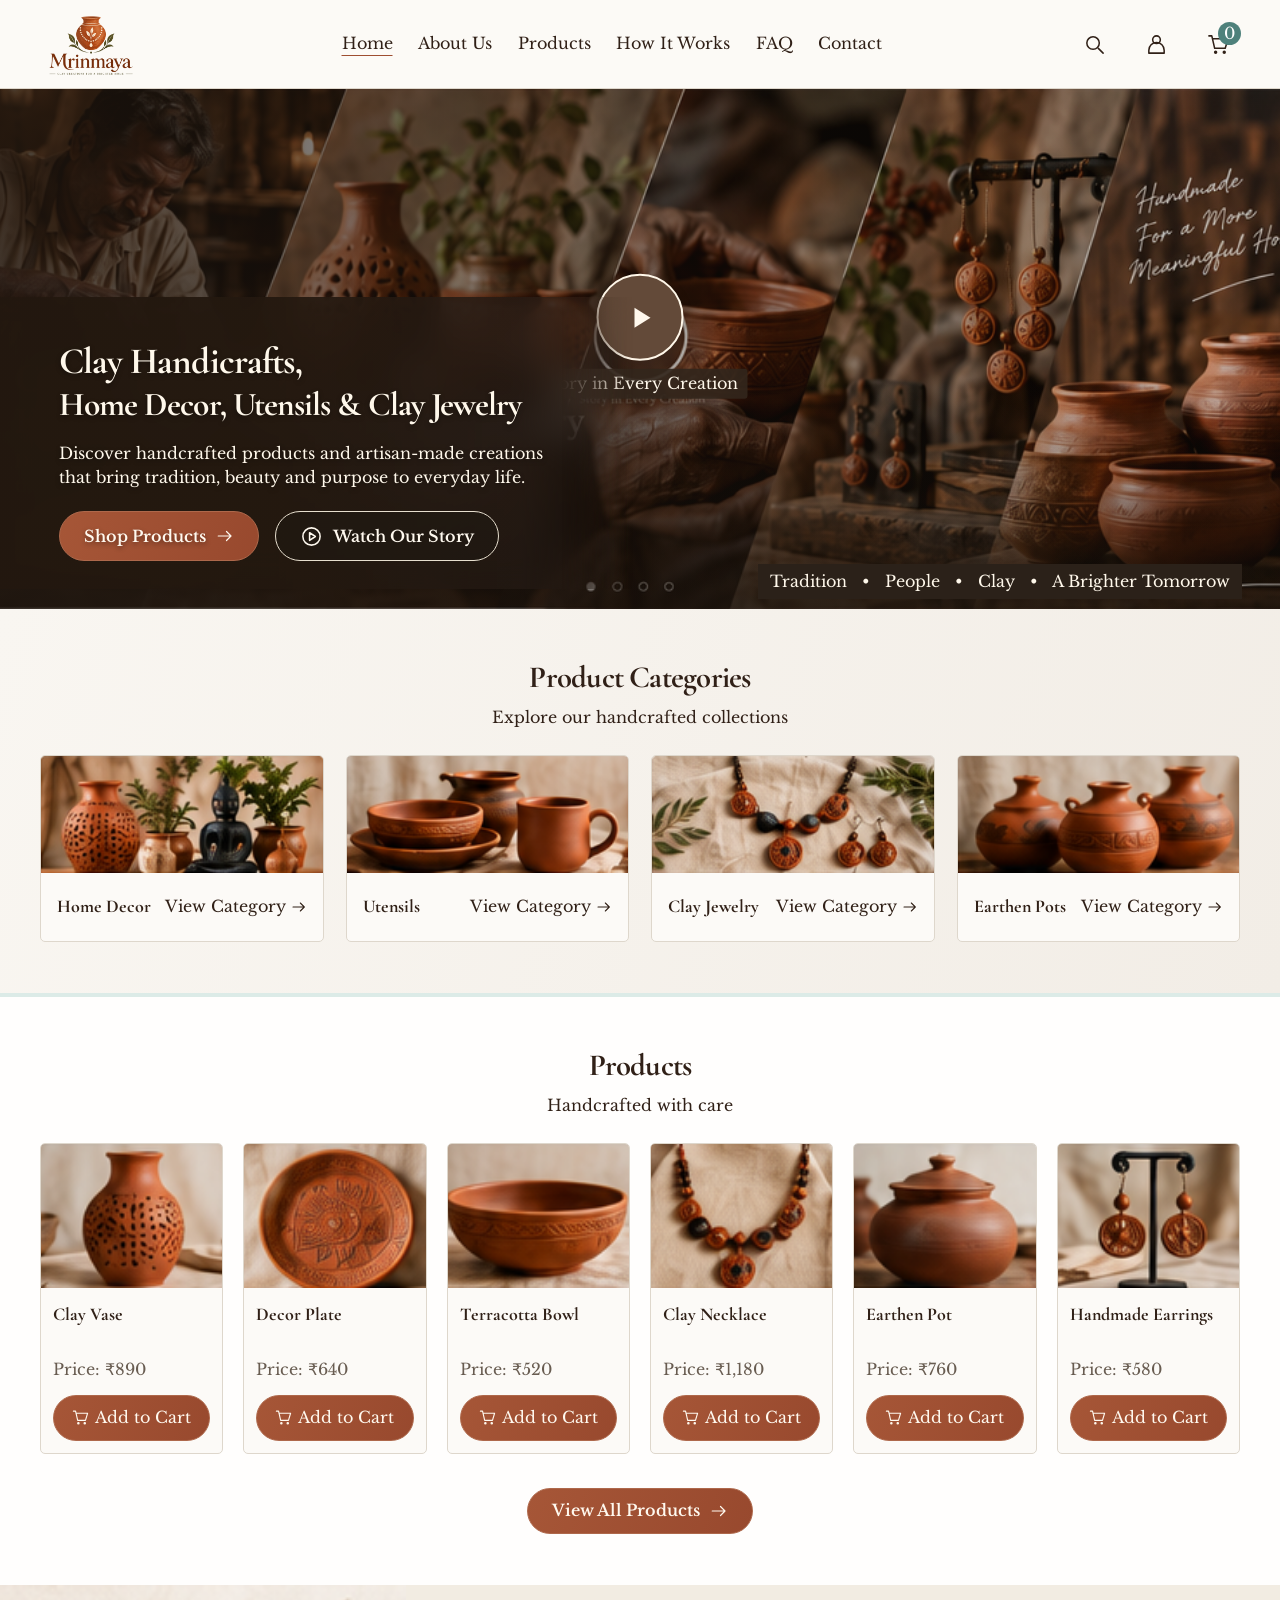
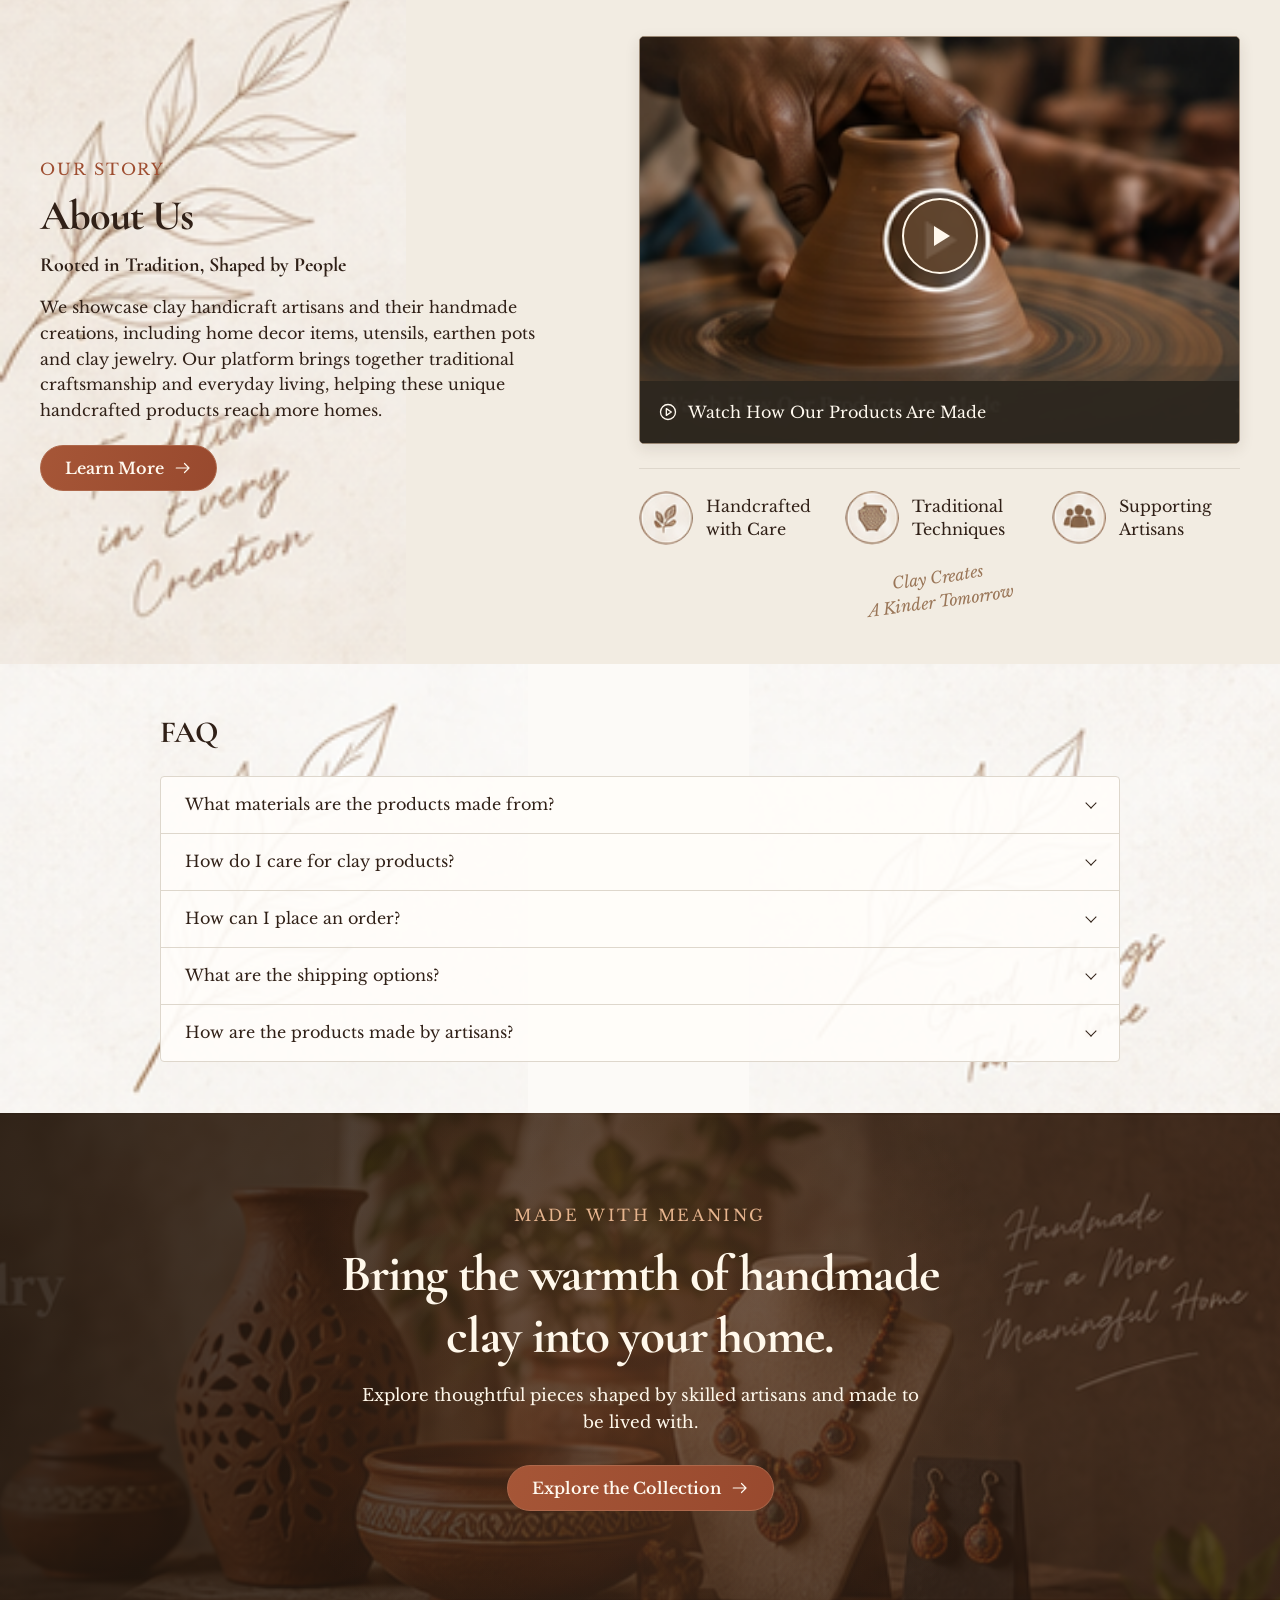
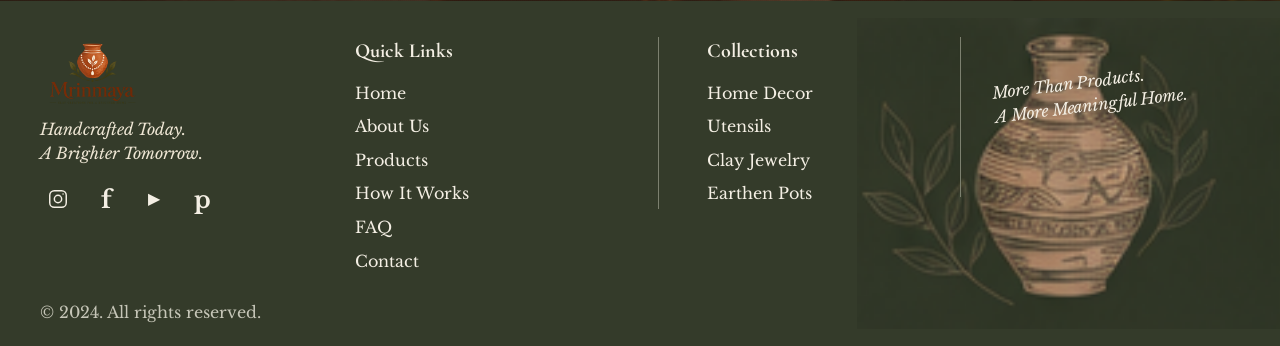
==== index.html @ 059e9404 "first commit" ====
<!DOCTYPE html>
<html lang="en">
<head>
  <meta charset="UTF-8">
  <meta name="viewport" content="width=device-width, initial-scale=1.0">
  <meta name="description" content="Discover Mrinmaya's handcrafted clay home decor, utensils, earthen pots and jewelry, and meet the artisans behind every creation.">
  <meta name="theme-color" content="#984d30">
  <title>Mrinmaya | Handcrafted Clay Creations</title>
  <link rel="icon" href="images/logo.png" type="image/png">
  <link rel="preconnect" href="https://fonts.googleapis.com">
  <link rel="preconnect" href="https://fonts.gstatic.com" crossorigin>
  <link href="https://fonts.googleapis.com/css2?family=Cormorant+Garamond:wght@600;700&amp;family=Libre+Baskerville:ital,wght@0,400;0,700;1,400&amp;display=swap" rel="stylesheet">
  <link rel="stylesheet" href="css/style.css">
  <script src="js/store.js" defer></script>
  <script src="js/main.js" defer></script>
</head>
<body>
  <svg class="icon-library" xmlns="http://www.w3.org/2000/svg" aria-hidden="true">
    <symbol id="i-search" viewBox="0 0 24 24"><circle cx="10.5" cy="10.5" r="6.5"/><path d="m16 16 5 5"/></symbol>
    <symbol id="i-user" viewBox="0 0 24 24"><circle cx="12" cy="7" r="4"/><path d="M4 21v-3a8 8 0 0 1 16 0v3Z"/></symbol>
    <symbol id="i-cart" viewBox="0 0 24 24"><path d="M2 3h3l3 13h11l3-10H6M9 20h.01M18 20h.01"/><circle cx="9" cy="20" r="1"/><circle cx="18" cy="20" r="1"/></symbol>
    <symbol id="i-arrow" viewBox="0 0 24 24"><path d="M3 12h17m-6-6 6 6-6 6"/></symbol>
    <symbol id="i-play" viewBox="0 0 24 24"><circle cx="12" cy="12" r="9"/><path d="m10 8 6 4-6 4Z"/></symbol>
    <symbol id="i-phone" viewBox="0 0 24 24"><path d="m7 3-4 3c0 8 7 15 15 15l3-4-5-3-2 2c-3-1-5-3-6-6l2-2Z"/></symbol>
    <symbol id="i-mail" viewBox="0 0 24 24"><rect x="3" y="5" width="18" height="14" rx="1"/><path d="m3 6 9 7 9-7M3 19l6-7m6 0 6 7"/></symbol>
    <symbol id="i-pin" viewBox="0 0 24 24"><path d="M19 10c0 5-7 12-7 12S5 15 5 10a7 7 0 1 1 14 0Z"/><circle cx="12" cy="10" r="2.5"/></symbol>
    <symbol id="i-instagram" viewBox="0 0 24 24"><rect x="3" y="3" width="18" height="18" rx="5"/><circle cx="12" cy="12" r="4"/><path d="M17.5 6.5h.01"/></symbol>
  </svg>
  <a class="skip-link" href="#main">Skip to content</a>
  <header class="site-header">
    <div class="container header-inner">
      <a class="brand" href="#home" aria-label="Mrinmaya home"><img src="images/logo.png" alt="Mrinmaya — Clay creations for a brighter home" width="1536" height="1024"></a>
      <nav class="main-nav" id="main-nav" aria-label="Main navigation">
        <a class="active" href="#home">Home</a><a href="#about">About Us</a><a href="#products">Products</a><a href="how-it-works.html">How It Works</a><a href="#faq">FAQ</a><a href="#contact">Contact</a>
      </nav>
      <div class="header-actions">
        <button class="icon-button" id="search-toggle" aria-label="Search products" aria-expanded="false" aria-controls="search-panel"><svg><use href="#i-search"/></svg></button>
        <button class="icon-button" id="account-button" aria-label="Account information"><svg><use href="#i-user"/></svg></button>
        <button class="icon-button cart-toggle" id="cart-toggle" aria-label="Open cart, 0 items"><svg><use href="#i-cart"/></svg><span id="cart-count">0</span></button>
        <button class="menu-toggle icon-button" aria-label="Open navigation" aria-controls="main-nav" aria-expanded="false"><span></span><span></span><span></span></button>
      </div>
    </div>
    <form class="search-panel container" id="search-panel" role="search" hidden><label for="product-search">Find a handcrafted piece</label><input type="search" id="product-search" placeholder="Search products…"><button class="button" type="submit">Search</button></form>
  </header>
  <main id="main">
    <section class="hero" id="home" aria-labelledby="hero-title">
      <video class="hero-video" autoplay muted loop playsinline poster="images/hero-collage.png" aria-hidden="true">
        <source src="images/banner-video.mp4" type="video/mp4">
      </video>
      <div class="container hero-inner"><div class="hero-copy">
        <h1 id="hero-title">Clay Handicrafts,<br><span>Home Decor, Utensils &amp; Clay Jewelry</span></h1>
        <p>Discover handcrafted products and artisan-made creations<br class="desktop-break"> that bring tradition, beauty and purpose to everyday life.</p>
        <div class="hero-buttons"><a class="button" href="#products">Shop Products <svg><use href="#i-arrow"/></svg></a><button class="button button-outline" data-process="0"><svg class="play-icon"><use href="#i-play"/></svg> Watch Our Story</button></div>
      </div></div>
      <button class="hero-play" data-process="0" aria-label="Watch our story"><span class="play-disc" aria-hidden="true"></span><span>Story in Every Creation</span></button>
      <p class="hero-values">Tradition <span>&bull;</span> People <span>&bull;</span> Clay <span>&bull;</span> A Brighter Tomorrow</p>
    </section>
    <section class="categories section-tint" aria-labelledby="categories-title">
      <div class="container">
        <div class="section-heading section-heading-centered"><div><h2 id="categories-title">Product Categories</h2><p>Explore our handcrafted collections</p></div></div>
        <div class="category-grid">
          <a class="category-card" href="#products" data-category="Home Decor"><img src="images/category-home-decor.png" alt="Clay vases, planters and a Buddha sculpture" width="231" height="81"><div><h3>Home Decor</h3><span>View Category <svg><use href="#i-arrow"/></svg></span></div></a>
          <a class="category-card" href="#products" data-category="Utensils"><img src="images/category-utensils.png" alt="Handcrafted terracotta bowls and a mug" width="231" height="81"><div><h3>Utensils</h3><span>View Category <svg><use href="#i-arrow"/></svg></span></div></a>
          <a class="category-card" href="#products" data-category="Clay Jewelry"><img src="images/category-jewelry.png" alt="Terracotta necklace and matching earrings" width="231" height="81"><div><h3>Clay Jewelry</h3><span>View Category <svg><use href="#i-arrow"/></svg></span></div></a>
          <a class="category-card" href="#products" data-category="Earthen Pots"><img src="images/category-earthen-pots.png" alt="Traditional patterned earthen pots" width="231" height="81"><div><h3>Earthen Pots</h3><span>View Category <svg><use href="#i-arrow"/></svg></span></div></a>
        </div>
      </div>
    </section>
    <section class="products" id="products" aria-labelledby="products-title">
      <div class="container">
        <div class="section-heading section-heading-centered"><div><h2 id="products-title">Products</h2><p id="product-caption">Handcrafted with care</p></div></div>
        <div class="product-grid">
          <article class="product-card" data-id="vase" data-name="Clay Vase" data-category="Home Decor"><img src="images/clay-vase.png" alt="Pierced terracotta clay vase with a leaf pattern" width="147" height="97"><div class="product-info"><h3>Clay Vase</h3><p>Price: —</p><button class="button add-to-cart" aria-label="Add Clay Vase to cart"><svg><use href="#i-cart"/></svg> Add to Cart</button></div></article>
          <article class="product-card" data-id="plate" data-name="Decor Plate" data-category="Home Decor"><img src="images/decor-plate.png" alt="Decorative terracotta plate with an embossed floral design" width="147" height="97"><div class="product-info"><h3>Decor Plate</h3><p>Price: —</p><button class="button add-to-cart" aria-label="Add Decor Plate to cart"><svg><use href="#i-cart"/></svg> Add to Cart</button></div></article>
          <article class="product-card" data-id="bowl" data-name="Terracotta Bowl" data-category="Utensils"><img src="images/terracotta-bowl.png" alt="Handmade clay bowl with a carved decorative rim" width="147" height="97"><div class="product-info"><h3>Terracotta Bowl</h3><p>Price: —</p><button class="button add-to-cart" aria-label="Add Terracotta Bowl to cart"><svg><use href="#i-cart"/></svg> Add to Cart</button></div></article>
          <article class="product-card" data-id="necklace" data-name="Clay Necklace" data-category="Clay Jewelry"><img src="images/clay-necklace.png" alt="Orange and black clay bead necklace with a floral pendant" width="148" height="97"><div class="product-info"><h3>Clay Necklace</h3><p>Price: —</p><button class="button add-to-cart" aria-label="Add Clay Necklace to cart"><svg><use href="#i-cart"/></svg> Add to Cart</button></div></article>
          <article class="product-card" data-id="pot" data-name="Earthen Pot" data-category="Earthen Pots"><img src="images/earthen-pot.png" alt="Rounded handmade earthen pot with a lid" width="147" height="97"><div class="product-info"><h3>Earthen Pot</h3><p>Price: —</p><button class="button add-to-cart" aria-label="Add Earthen Pot to cart"><svg><use href="#i-cart"/></svg> Add to Cart</button></div></article>
          <article class="product-card" data-id="earrings" data-name="Handmade Earrings" data-category="Clay Jewelry"><img src="images/handmade-earrings.png" alt="Pair of handcrafted circular terracotta earrings on a stand" width="148" height="97"><div class="product-info"><h3>Handmade Earrings</h3><p>Price: —</p><button class="button add-to-cart" aria-label="Add Handmade Earrings to cart"><svg><use href="#i-cart"/></svg> Add to Cart</button></div></article>
        </div>
        <p id="empty-products" class="empty-state" hidden>No products match your search. Try “clay” or view all products.</p>
        <div class="products-cta"><button class="button" id="view-all">View All Products <svg><use href="#i-arrow"/></svg></button></div>
      </div>
    </section>
    <section class="about-section" id="about" aria-labelledby="about-title">
      <div class="container about-layout">
        <div class="about-copy">
          <p class="eyebrow">Our Story</p>
          <h2 id="about-title">About Us</h2>
          <h3>Rooted in Tradition, Shaped by People</h3>
          <p>We showcase clay handicraft artisans and their handmade creations, including home decor items, utensils, earthen pots and clay jewelry. Our platform brings together traditional craftsmanship and everyday living, helping these unique handcrafted products reach more homes.</p>
          <button class="button" id="learn-more">Learn More <svg><use href="#i-arrow"/></svg></button>
        </div>
        <div class="about-media">
        <button class="about-video" data-process="0" aria-label="Watch how our products are made">
          <video autoplay muted loop playsinline poster="images/about-process.png" aria-label="An artisan carefully shaping a clay pot on a pottery wheel"><source src="images/about-process.mp4" type="video/mp4"></video>
          <span class="play-disc" aria-hidden="true"></span>
          <span class="about-video-caption"><svg><use href="#i-play"/></svg> Watch How Our Products Are Made</span>
        </button>
        <div class="craft-values">
          <div class="craft-value"><img class="craft-icon" src="images/value-handcrafted.png" alt="" width="40" height="40" loading="lazy"><p>Handcrafted<br>with Care</p></div>
          <div class="craft-value"><img class="craft-icon" src="images/value-traditional.png" alt="" width="40" height="40" loading="lazy"><p>Traditional<br>Techniques</p></div>
          <div class="craft-value"><img class="craft-icon" src="images/value-artisans.png" alt="" width="40" height="40" loading="lazy"><p>Supporting<br>Artisans</p></div>
          <p class="handwritten">Clay Creates<br>A Kinder Tomorrow</p>
        </div>
        </div>
      </div>
    </section>
    <section class="faq-section" aria-labelledby="faq-title">
      <div class="faq container" id="faq"><h2 id="faq-title">FAQ</h2><div class="faq-list">
        <details><summary>What materials are the products made from?</summary><p>Our collection celebrates natural clay and terracotta. Jewelry may also include thread, beads and metal fittings.</p></details>
        <details><summary>How do I care for clay products?</summary><p>Gently wipe decorative pieces with a soft cloth and avoid harsh cleaners. Keep clay jewelry dry. Follow the maker’s care instructions for individual utensils.</p></details>
        <details><summary>How can I place an order?</summary><p>Browse the collection, add your favorite pieces to the cart, and continue through checkout with your delivery details.</p></details>
        <details><summary>What are the shipping options?</summary><p>Shipping locations, charges and delivery times will be available when the store opens.</p></details>
        <details><summary>How are the products made by artisans?</summary><p>Artisans shape, dry, fire and finish the clay by hand. Each piece reflects the small variations that make handcraft special.</p></details>
      </div></div>
    </section>
    <section class="cta-banner" id="contact" aria-labelledby="cta-title"><div class="container cta-content"><p class="eyebrow">Made with meaning</p><h2 id="cta-title">Bring the warmth of handmade clay into your home.</h2><p>Explore thoughtful pieces shaped by skilled artisans and made to be lived with.</p><a class="button" href="#products">Explore the Collection <svg><use href="#i-arrow"/></svg></a></div></section>
  </main>
  <footer class="site-footer">
    <div class="container footer-inner">
      <div class="footer-brand">
        <a href="#home" aria-label="Mrinmaya home"><img src="images/logo.png" alt="Mrinmaya" width="1536" height="1024" loading="lazy"></a>
        <p class="handwritten">Handcrafted Today.<br>A Brighter Tomorrow.</p>
        <div class="socials" aria-label="Social channels">
          <button aria-label="Instagram" data-social="Instagram"><svg><use href="#i-instagram"/></svg></button>
          <button aria-label="Facebook" data-social="Facebook" class="social-letter">f</button>
          <button aria-label="YouTube" data-social="YouTube" class="youtube">&#9654;</button>
          <button aria-label="Pinterest" data-social="Pinterest" class="social-letter">p</button>
        </div>
      </div>
      <nav class="footer-links" aria-label="Footer navigation"><h3>Quick Links</h3><a href="#home">Home</a><a href="#about">About Us</a><a href="#products">Products</a><a href="how-it-works.html">How It Works</a><a href="#faq">FAQ</a><a href="#contact">Contact</a></nav>
      <nav class="footer-links footer-collections" aria-label="Collections"><h3>Collections</h3><a href="#products" data-category="Home Decor">Home Decor</a><a href="#products" data-category="Utensils">Utensils</a><a href="#products" data-category="Clay Jewelry">Clay Jewelry</a><a href="#products" data-category="Earthen Pots">Earthen Pots</a></nav>
      <div class="footer-message"><p class="handwritten">More Than Products.<br>A More Meaningful Home.</p></div>
    </div>
    <p class="container copyright">&copy; 2024. All rights reserved.</p>
  </footer>
  <dialog id="content-dialog" aria-labelledby="dialog-title"><button class="dialog-close icon-button" aria-label="Close dialog">×</button><h2 id="dialog-title"></h2><div id="dialog-body"></div></dialog>
  <div class="toast" id="toast" role="status"></div>
</body>
</html>
---- css/style.css ----
/* Mrinmaya: the new mockup, with a readable 16px type scale. */
:root {
  --ink: #302017;
  --muted: #685c51;
  --clay: #9e4e31;
  --clay-dark: #7d3923;
  --teal: #4e817b;
  --teal-dark: #35655f;
  --teal-soft: #dcebe7;
  --paper: #fcfaf7;
  --tint: #f3eee6;
  --line: #ded7cc;
  --olive: #343b2a;
  --container: 1280px;
  --font-heading: 'Cormorant Garamond', Georgia, serif;
  --font-body: 'Libre Baskerville', Georgia, serif;
  --section-space: clamp(36px, 4vw, 64px);
}

* { box-sizing: border-box; }
html { font-size: 16px; scroll-behavior: smooth; scroll-padding-top: 24px; }
body { margin: 0; background: var(--paper); color: var(--ink); font: 1rem/1.6 var(--font-body); }
button, input, textarea { font: inherit; }
button, a, input, textarea, summary { -webkit-tap-highlight-color: transparent; }
button, a, summary { touch-action: manipulation; }
button { cursor: pointer; }
a { color: inherit; text-decoration: none; }
img { display: block; max-width: 100%; height: auto; }
h1, h2, h3, p { margin: 0; }
h1, h2, h3, h4, h5, h6 { font-family: var(--font-heading); font-weight: 700; text-wrap: balance; }
h2 { font-size: clamp(1.75rem, 2.4vw, 2.25rem); line-height: 1.2; letter-spacing: -.025em; }
h3 { font-size: 1.125rem; line-height: 1.4; }
svg { width: 20px; height: 20px; fill: none; stroke: currentColor; stroke-width: 1.6; stroke-linecap: round; stroke-linejoin: round; flex-shrink: 0; }
.icon-library { position: absolute; width: 0; height: 0; overflow: hidden; }
.container { width: calc(100% - 80px); max-width: var(--container); margin-inline: auto; }
.section-tint { background-color: var(--tint); }
[hidden] { display: none !important; }
:focus-visible { outline: 2px solid var(--clay); outline-offset: 5px; }
.sr-only { position: absolute; width: 1px; height: 1px; padding: 0; margin: -1px; overflow: hidden; clip: rect(0, 0, 0, 0); white-space: nowrap; border: 0; }
.skip-link { position: fixed; left: 16px; top: -80px; z-index: 50; padding: 12px 20px; background: var(--paper); }
.skip-link:focus { top: 16px; }
.button { display: inline-flex; align-items: center; justify-content: center; gap: 10px; min-height: 46px; border: 1px solid #ae684b; border-radius: 999px; padding: 10px 24px; background: linear-gradient(110deg, #a65637, #98492e); color: #fff9ef; font-size: 1rem; line-height: 1.4; font-weight: 600; text-align: center; transition: background .2s, border-color .2s, box-shadow .2s, transform .2s; }
.button:hover { background: var(--teal-dark); border-color: var(--teal-dark); box-shadow: 0 5px 14px #35655f3a; transform: translateY(-2px); }
.button svg { width: 18px; height: 18px; }
.button-small { padding: 10px 18px; }
.button-outline { background: #1f1a1470; border-color: #e7dfcf; }
.button-outline:hover { background: #302015; }
.section-heading { display: flex; align-items: center; justify-content: space-between; gap: 24px; margin-bottom: 24px; }
.section-heading > p, .heading-actions p { color: var(--muted); }
.heading-actions { display: flex; align-items: center; gap: 20px; }
.heading-actions .button, .section-heading > .button { flex-shrink: 0; }

/* Header */
.site-header { position: relative; z-index: 5; background: #fcfaf6; border-bottom: 1px solid var(--line); }
.header-inner { display: flex; align-items: center; min-height: 88px; gap: 40px; }
.brand { display: block; flex-shrink: 0; width: 112px; }
.brand img { width: 102px; height: 68px; object-fit: contain; }
.main-nav { display: flex; align-items: center; gap: clamp(18px, 2vw, 32px); margin-inline: auto; }
.main-nav a { padding-block: 16px; white-space: nowrap; }
.main-nav a:hover, .main-nav a.active { text-decoration: underline; text-underline-offset: 6px; text-decoration-color: var(--clay); }
.header-actions { display: flex; gap: 18px; align-items: center; }
.icon-button { display: flex; align-items: center; justify-content: center; width: 44px; height: 44px; padding: 8px; border: 0; background: transparent; color: var(--ink); }
.icon-button:hover { color: var(--teal-dark); }
.icon-button svg { width: 23px; height: 23px; }
.cart-toggle { position: relative; }
.cart-toggle span { position: absolute; top: 0; right: -1px; min-width: 23px; height: 23px; padding: 0 5px; border-radius: 50%; background: var(--teal); color: #fff; font-size: 1rem; line-height: 23px; text-align: center; }
.menu-toggle { display: none; }
.search-panel { display: flex; align-items: center; gap: 16px; padding-block: 16px 24px; }
.search-panel input { flex: 1; min-width: 0; }

/* Original five-panel photograph, with a readable live-text foreground. */
.hero { min-height: 520px; height: 37.8vw; max-height: 760px; position: relative; isolation: isolate; overflow: hidden; background: #30251c url('../images/hero-collage.png') center / 100% 100% no-repeat; color: #fff8eb; }
.hero-video { position: absolute; inset: 0; z-index: -2; width: 100%; height: 100%; object-fit: cover; object-position: center; filter: saturate(.92) contrast(1.03); }
.hero::before { content: ''; position: absolute; inset: 0; z-index: -1; background: linear-gradient(90deg, #1f160fd1 0%, #21170f64 45%, #21170f2e 100%), linear-gradient(0deg, #21170f61, transparent 45%); pointer-events: none; }
.hero-inner { position: relative; width: calc(100% - 9.2%); max-width: none; height: 100%; display: flex; align-items: flex-end; padding-bottom: 3.1%; }
.hero-copy { position: relative; width: 49%; z-index: 1; padding: 24px 22px 8px 0; text-shadow: 0 2px 5px #0006; }
.hero-copy::before { content: ''; position: absolute; z-index: -1; inset: -20px -5px -20px -6vw; background: linear-gradient(90deg, #23180feb 45%, #241a14c9 83%, #241a1400); backdrop-filter: blur(18px); mask-image: linear-gradient(90deg, #000 89%, transparent); }
.hero h1 { font-size: clamp(2rem, 2.9vw, 3.5rem); line-height: 1.13; letter-spacing: -.025em; text-wrap: initial; }
.hero h1 span { font-size: .9em; }
.hero p { max-width: 590px; margin-top: 16px; line-height: 1.5; }
.hero-buttons { display: flex; flex-wrap: wrap; gap: 16px; margin-top: 22px; }
.hero-buttons .button { min-height: 50px; padding: 12px 24px; }
.hero-buttons .play-icon { width: 23px; height: 23px; }
.hero-play { position: absolute; left: 50%; top: 47.5%; transform: translate(-50%, -50%); border: 0; padding: 0; background: transparent; color: #fff8eb; display: grid; justify-items: center; gap: 8px; }
.play-disc { display: grid; place-items: center; width: 58px; height: 58px; border: 2px solid #fff7e9; border-radius: 50%; background: #61452de0; box-shadow: 0 3px 12px #0002; }
.play-disc::after { content: ''; display: block; margin-left: 5px; width: 0; height: 0; border-top: 10px solid transparent; border-bottom: 10px solid transparent; border-left: 16px solid #fff8ed; }
.hero-play .play-disc { width: clamp(72px, 6.8vw, 112px); height: clamp(72px, 6.8vw, 112px); background: #634a39; }
.hero-play > span:last-child { padding: 2px 10px; background: #32261ce6; border-radius: 3px; }
.hero .hero-values { position: absolute; right: 3%; bottom: 2%; margin: 0; padding: 6px 12px; background: #2b2119; line-height: 1.4; }
.hero-values span { margin-inline: 10px; }

/* Collections and products */
.categories, .products, .process { padding-block: var(--section-space); }
.categories { background: linear-gradient(110deg, #f9f6f1, #f2ede6); }
.category-grid, .process-grid { display: grid; grid-template-columns: repeat(4, minmax(0, 1fr)); gap: 22px; }
.category-card { overflow: hidden; border: 1px solid var(--line); border-radius: 5px; background: #fcfaf7; transition: box-shadow .2s, transform .2s; }
.category-card:hover { border-color: var(--teal); box-shadow: 0 6px 20px #35655f24; transform: translateY(-3px); }
.category-card > img { width: 100%; aspect-ratio: 197 / 82; object-fit: cover; }
.category-card > div { display: flex; align-items: center; justify-content: space-between; flex-wrap: wrap; gap: 8px 12px; min-height: 68px; padding: 16px; }
.category-card h3 { font-size: 1.125rem; }
.category-card span { display: flex; align-items: center; gap: 5px; white-space: nowrap; }
.category-card svg { width: 16px; height: 16px; }
.products { background: #fffefd; border-top: 4px solid var(--teal-soft); }
.product-grid { display: grid; grid-template-columns: repeat(6, minmax(0, 1fr)); gap: 20px; }
.product-card { overflow: hidden; border: 1px solid var(--line); border-radius: 5px; background: #fcfaf7; }
.product-card > img { width: 100%; aspect-ratio: 126 / 100; object-fit: cover; }
.product-info { padding: 14px 12px 12px; }
.product-info h3 { font-size: 1.125rem; min-height: 2.8em; }
.product-info p { margin: 5px 0 12px; color: var(--muted); }
.add-to-cart { width: 100%; padding: 10px 6px; gap: 6px; font-weight: 400; }
.add-to-cart svg { width: 17px; height: 17px; }
.empty-state { padding: 40px 20px; text-align: center; }
.process { background: linear-gradient(110deg, #f6f2ec, #f1ece4); }
.process h2 { max-width: 950px; font-size: clamp(1.5rem, 2.1vw, 2rem); }
.process-card { display: block; position: relative; padding: 0; overflow: hidden; border: 1px solid #b9afa1; border-radius: 5px; background: #302015; color: #fff9ef; text-align: left; }
.process-card video { display: block; width: 100%; aspect-ratio: 196 / 102; object-fit: cover; transition: transform .3s; }
.process-card:hover video, .about-video:hover video { transform: scale(1.035); }
.process-card .play-disc { position: absolute; left: 50%; top: 47%; transform: translate(-50%, -50%); }
.process-caption { position: absolute; bottom: 0; left: 0; right: 0; padding: 9px 12px; background: #241b14f5; line-height: 1.4; }

/* Story section */
.about-section { padding-block: var(--section-space); background: #f2ece2 url('../images/about-decoration.png') left center / auto 100% no-repeat; }
.about-layout { display: grid; grid-template-columns: 1.1fr 1.3fr .55fr; gap: 36px; align-items: center; }
.about-copy .eyebrow { color: var(--clay); letter-spacing: .12em; text-transform: uppercase; margin: 0 0 8px; }
.about-copy h2 { font-size: clamp(2.25rem, 3.3vw, 3rem); }
.about-copy h3 { margin-top: 10px; font-size: 1.25rem; }
.about-copy > p:not(.eyebrow) { margin: 16px 0 22px; }
.about-video { display: block; position: relative; overflow: hidden; padding: 0; width: 100%; border: 1px solid #9a8874; border-radius: 5px; background: #302015; color: #fff9ef; box-shadow: 0 5px 15px #3826181c; text-align: left; }
.about-video video { display: block; width: 100%; aspect-ratio: 332 / 225; object-fit: cover; transition: transform .3s; }
.about-video .play-disc { position: absolute; width: 76px; height: 76px; left: 50%; top: 49%; transform: translate(-50%, -50%); }
.about-video-caption { position: absolute; bottom: 0; left: 0; right: 0; display: flex; align-items: center; gap: 10px; min-height: 62px; padding: 13px 18px; background: #2d271ff5; line-height: 1.4; }
.craft-values { display: grid; gap: 22px; }
.craft-value { display: flex; align-items: center; gap: 13px; line-height: 1.4; }
.craft-icon { display: grid; place-items: center; width: 54px; height: 54px; flex: 0 0 54px; border: 0; border-radius: 50%; object-fit: contain; }
.craft-icon svg { width: 27px; height: 27px; }
.handwritten { font-family: var(--font-body); font-style: italic; font-size: 1rem; line-height: 1.5; }
.craft-values > .handwritten { color: #9a7658; transform: rotate(-8deg); text-align: center; margin-top: 8px; }

/* FAQ and contact */
.faq-section { padding-block: var(--section-space); background: url('../images/faq-decoration-left.png') left center / auto 100% no-repeat, url('../images/faq-decoration-right.png') right center / auto 100% no-repeat, #fcfaf7; }
.faq { max-width: 960px; }
.faq h2 { margin-bottom: 24px; }
.faq-list { border: 1px solid var(--line); border-radius: 4px; overflow: hidden; background: #fffdfaeF; }
details + details { border-top: 1px solid var(--line); }
summary { list-style: none; position: relative; padding: 15px 52px 15px 24px; min-height: 56px; cursor: pointer; }
summary:hover { color: var(--teal-dark); background: var(--teal-soft); }
summary::-webkit-details-marker { display: none; }
summary::after { content: ''; position: absolute; right: 24px; top: 22px; width: 7px; height: 7px; border-right: 1.5px solid currentColor; border-bottom: 1.5px solid currentColor; transform: rotate(45deg); }
details[open] summary::after { transform: rotate(225deg); top: 26px; }
details[open] summary { font-weight: bold; }
details p { padding: 0 24px 20px; color: var(--muted); }
.contact { padding-block: var(--section-space); background: #f3ede3 url('../images/contact-decoration.png') right bottom / auto 100% no-repeat; }
.contact-inner { max-width: 1140px; padding-right: 140px; }
.contact-details h2 { margin-bottom: 24px; }
.contact-methods { display: grid; grid-template-columns: repeat(3, minmax(0, 1fr)); gap: 24px; margin-bottom: 24px; }
.contact-method { display: flex; align-items: center; gap: 14px; min-width: 0; }
.contact-method h3 { margin-bottom: 3px; }
.contact-method p { color: var(--muted); overflow-wrap: anywhere; }
.contact-icon { display: grid; place-items: center; width: 44px; height: 44px; flex-shrink: 0; border-radius: 50%; background: var(--teal); color: #fff; }
.contact-icon svg { width: 24px; height: 24px; }
.contact-form { display: grid; grid-template-columns: 2fr 1fr; align-items: end; gap: 16px 32px; }
.form-fields { min-width: 0; }
.input-row { display: grid; grid-template-columns: 1fr 1fr; gap: 16px; margin-bottom: 12px; }
input, textarea { width: 100%; min-width: 0; border: 1px solid #d4cfc7; border-radius: 4px; padding: 12px 16px; background: #fffdfb; color: var(--ink); font-size: 1rem; line-height: 1.5; }
input { min-height: 48px; }
textarea { display: block; min-height: 96px; resize: vertical; }
.contact-form > .button { min-height: 50px; margin-bottom: 12px; }
.form-status:empty { display: none; }
.form-status { grid-column: 1 / -1; padding: 12px 16px; border: 1px solid var(--line); border-radius: 4px; background: var(--paper); }

/* Spacious multi-column footer */
.site-footer { padding: 36px 0 20px; background: var(--olive) url('../images/footer-pot.png') right center / auto 90% no-repeat; color: #f4efe4; }
.footer-inner { display: grid; grid-template-columns: 1.05fr 1fr 1fr 1.1fr; gap: 48px; align-items: start; }
.footer-brand img { width: 105px; height: 70px; object-fit: contain; margin-bottom: 10px; }
.footer-brand .handwritten { color: #eee6d4; }
.socials { display: flex; align-items: center; gap: 12px; margin-top: 16px; }
.socials button { display: grid; place-items: center; width: 36px; height: 36px; border: 0; background: transparent; padding: 0; color: #f4efe4; }
.socials svg { width: 22px; height: 22px; }
.social-letter { font-family: var(--font-body); font-size: 1.5rem; font-weight: 700; }
.youtube { font-size: 1rem; }
.footer-links { display: flex; flex-direction: column; align-items: flex-start; gap: 4px; }
.footer-links h3 { margin-bottom: 10px; font-size: 1.25rem; }
.footer-links a { padding-block: 2px; }
.footer-links a:hover { text-decoration: underline; text-underline-offset: 4px; }
.footer-collections { border-left: 1px solid #7c806f; padding-left: 48px; }
.footer-message { min-height: 160px; padding: 30px 16px 0 32px; border-left: 1px solid #7c806f; }
.footer-message .handwritten { transform: rotate(-7deg); }
.copyright { margin-top: 24px; color: #c6c6b8; }

/* Existing dialogs and cart */
dialog { width: min(520px, calc(100% - 32px)); max-height: 85dvh; border: 1px solid var(--line); border-radius: 8px; padding: 32px; color: var(--ink); background: var(--paper); box-shadow: 0 15px 70px #0004; }
dialog::backdrop { background: #211a13a6; }
body:has(dialog[open]) { overflow: hidden; }
.dialog-close { position: absolute; right: 8px; top: 8px; font-size: 2rem; }
dialog h2 { padding-right: 24px; margin-bottom: 20px; }
#dialog-body > p + p { margin-top: 16px; }
#dialog-body > img { width: 100%; border-radius: 4px; margin-bottom: 20px; }
.cart-item { display: flex; align-items: center; gap: 16px; padding: 16px 0; border-bottom: 1px solid var(--line); }
.cart-item img { width: 80px; border-radius: 4px; }
.cart-item-info { flex: 1; min-width: 0; }
.cart-item h3 { margin-bottom: 8px; }
.cart-item button { min-width: 40px; min-height: 40px; border: 1px solid var(--line); border-radius: 4px; background: transparent; color: var(--ink); }
.cart-quantity { display: flex; align-items: center; gap: 12px; }
.cart-note { margin-top: 20px; color: var(--muted); }
.toast { position: fixed; bottom: 24px; left: 50%; z-index: 20; transform: translate(-50%, 20px); width: max-content; max-width: calc(100% - 32px); padding: 14px 22px; border-radius: 5px; background: var(--olive); color: #fff; opacity: 0; pointer-events: none; text-align: center; transition: opacity .2s, transform .2s; }
.toast.visible { opacity: 1; transform: translate(-50%, 0); }

/* Keep general text at 1rem at every viewport. Reflow instead of shrinking it. */
@media (min-width: 1600px) {
  .hero-copy { max-width: 780px; }
}
@media (max-width: 1200px) {
  .container { width: calc(100% - 64px); }
  .header-inner { gap: 20px; }
  .header-actions { gap: 8px; }
  .main-nav { gap: 18px; }
  .brand { width: 92px; }
  .hero-inner { width: calc(100% - 80px); }
  .hero { min-height: 510px; }
  .hero-copy { width: 55%; }
  .hero-values { max-width: 43%; text-align: center; }
  .category-grid, .process-grid { gap: 18px; }
  .category-card > div { display: grid; gap: 6px; }
  .product-grid { grid-template-columns: repeat(3, minmax(0, 1fr)); gap: 24px; }
  .product-card > img { aspect-ratio: 126 / 83; }
  .product-info { padding: 18px; }
  .product-info h3 { min-height: 0; }
  .about-layout { grid-template-columns: 1fr 1.1fr; gap: 32px; }
  .craft-values { grid-column: 1 / -1; grid-template-columns: repeat(3, 1fr); gap: 24px; border-top: 1px solid var(--line); padding-top: 24px; }
  .craft-values > .handwritten { display: none; }
  .contact-inner { padding-right: 100px; }
  .contact-methods { gap: 16px; }
  .contact-method { align-items: flex-start; }
  .footer-inner { gap: 28px; }
  .footer-collections { padding-left: 28px; }
  .footer-message { padding-left: 24px; }
}
@media (max-width: 960px) {
  .header-inner { min-height: 80px; }
  .header-actions { margin-left: auto; }
  .menu-toggle { display: flex; flex-direction: column; gap: 5px; }
  .menu-toggle span { width: 22px; height: 2px; background: currentColor; }
  .main-nav { display: none; position: absolute; top: 100%; left: 0; right: 0; z-index: 10; margin: 0; padding: 16px 32px; background: var(--paper); box-shadow: 0 8px 15px #30201515; }
  .main-nav.is-open { display: grid; grid-template-columns: 1fr 1fr; gap: 0 24px; }
  .main-nav a { padding: 14px 8px; }
  .hero-copy { width: 63%; }
  .hero-values { display: none; }
  .category-grid, .process-grid { grid-template-columns: repeat(2, minmax(0, 1fr)); gap: 24px; }
  .category-card > div { display: flex; }
  .heading-actions p { display: none; }
  .about-layout { gap: 24px; }
  .about-video video { aspect-ratio: 1; }
  .faq { max-width: 720px; }
  .faq-section { background-size: auto 80%; }
  .contact-inner { padding-right: 0; }
  .contact { background-image: none; }
  .contact-form { grid-template-columns: 2fr 1fr; gap: 24px; }
  .footer-inner { grid-template-columns: 1.1fr 1fr 1fr; }
  .footer-message { display: none; }
  .site-footer { background-image: none; }
}
@media (max-width: 680px) {
  :root { --section-space: 36px; }
  .container { width: calc(100% - 40px); }
  .header-inner { min-height: 76px; gap: 12px; }
  .brand { width: 84px; }
  .brand img { width: 84px; height: 56px; }
  .header-actions { gap: 4px; }
  .search-panel { flex-wrap: wrap; gap: 12px; }
  .search-panel label { width: 100%; }
  .hero { height: auto; min-height: 600px; background-size: auto 100%; background-position: 45% center; }
  .hero::after { content: ''; position: absolute; inset: 0; z-index: -1; background: linear-gradient(0deg, #21180f 5%, #21180f00 90%); }
  .hero-inner { min-height: 600px; padding-bottom: 36px; align-items: flex-end; }
  .hero-copy { width: 100%; padding: 28px 0 0; }
  .hero-copy::before { inset: -12px -20px -36px; background: linear-gradient(0deg, #241a14 10%, #241a14d9 80%, #241a1450); mask-image: none; }
  .hero h1 { font-size: clamp(2rem, 6.5vw, 2.75rem); }
  .hero h1 span { font-size: .9em; }
  .hero p { margin-top: 20px; }
  .hero-buttons { gap: 12px; margin-top: 24px; }
  .hero-buttons .button { padding-inline: 18px; }
  .hero-play { top: 20%; left: 50%; }
  .hero-play .play-disc { width: 72px; height: 72px; }
  .desktop-break { display: none; }
  .section-heading { align-items: flex-start; flex-wrap: wrap; gap: 14px; margin-bottom: 22px; }
  .section-heading > p { width: 100%; }
  .product-grid { grid-template-columns: repeat(2, minmax(0, 1fr)); gap: 16px; }
  .product-info { padding: 14px 12px; }
  .product-info h3 { min-height: 2.8em; }
  .category-grid, .process-grid { gap: 16px; }
  .category-card > div { display: grid; padding: 14px; }
  .category-card > img { aspect-ratio: 1.75; }
  .process-card video { aspect-ratio: 1.5; }
  .process-caption { min-height: 62px; padding: 9px 10px; display: flex; align-items: center; }
  .process-card .play-disc { top: 35%; width: 48px; height: 48px; }
  .play-disc::after { border-top-width: 8px; border-bottom-width: 8px; border-left-width: 13px; }
  .about-layout { grid-template-columns: 1fr; gap: 28px; }
  .about-section { background-size: auto 40%; background-position: left top; }
  .about-video video { aspect-ratio: 332 / 210; }
  .craft-values { grid-template-columns: 1fr; gap: 20px; }
  .craft-value br { display: none; }
  .craft-value p { line-height: 1.5; }
  .craft-values > .handwritten { display: block; text-align: left; transform: none; margin: 0; }
  .faq-section { background-image: none; }
  summary { padding: 16px 42px 16px 18px; }
  summary::after { right: 18px; }
  details p { padding-inline: 18px; }
  .contact-methods { grid-template-columns: 1fr; gap: 20px; margin-bottom: 28px; }
  .contact-method { align-items: center; }
  .contact-form { grid-template-columns: 1fr; gap: 16px; }
  .contact-form > .button { justify-self: start; min-width: 200px; margin: 0; }
  .input-row { gap: 12px; }
  .footer-inner { grid-template-columns: 1fr 1fr; gap: 32px 24px; }
  .footer-brand { grid-column: 1 / -1; }
  .footer-collections { padding-left: 24px; }
  .footer-links a { min-height: 40px; display: flex; align-items: center; }
  .copyright { margin-top: 28px; }
}
@media (max-width: 380px) {
  .container { width: calc(100% - 32px); }
  .header-actions { gap: 0; }
  .header-actions .icon-button { width: 40px; }
  .hero, .hero-inner { min-height: 660px; }
  .hero-buttons { flex-direction: column; align-items: stretch; }
  .hero-play { top: 17%; }
  .category-grid, .product-grid, .process-grid { grid-template-columns: 1fr; }
  .category-card > div { display: flex; }
  .product-info h3 { min-height: 0; }
  .process-card video { aspect-ratio: 196 / 102; }
  .process-card .play-disc { top: 45%; }
  .process-caption { min-height: 44px; }
  .input-row { grid-template-columns: 1fr; }
  .contact-form > .button { width: 100%; }
  dialog { padding: 28px 20px; }
}
@media (prefers-reduced-motion: reduce) {
  html { scroll-behavior: auto; }
  *, *::before, *::after { transition: none !important; }
}

/* Landing page refinements */
.section-heading-centered { justify-content: center; text-align: center; }
.section-heading-centered > div { display: grid; gap: 8px; justify-items: center; }
.section-heading-centered > div > p { margin: 0; }
.section-heading-centered > .button { margin-left: 18px; }
.products .section-heading-centered { display: grid; justify-items: center; gap: 16px; }
.products .section-heading-centered > .button { margin-left: 0; }
.products-cta { display: flex; justify-content: center; margin-top: 34px; }
.products-cta .button { min-width: 224px; }
.about-layout { grid-template-columns: minmax(0, 1fr) minmax(0, 1.15fr); align-items: center; gap: clamp(32px, 6vw, 96px); }
.about-media { display: grid; gap: 24px; min-width: 0; }
.about-media .craft-values { display: grid; grid-template-columns: repeat(3, minmax(0, 1fr)); gap: 18px; padding-top: 22px; border-top: 1px solid var(--line); }
.about-media .craft-values > .handwritten { grid-column: 1 / -1; margin: 2px 0 0; }
.about-media .craft-value { min-width: 0; }
.cta-banner { position: relative; isolation: isolate; overflow: hidden; padding: clamp(54px, 7vw, 96px) 0; color: #fff8eb; text-align: center; background: linear-gradient(90deg, #24180fdd, #3b2417a8), url('../images/hero-collection.png') center / cover; }
.cta-banner::after { content: ''; position: absolute; inset: 0; z-index: -1; background: radial-gradient(circle at center, #bc754933, transparent 55%); }
.cta-content { display: grid; justify-items: center; gap: 16px; max-width: 760px; }
.cta-content .eyebrow { color: #e6b48e; letter-spacing: .16em; text-transform: uppercase; }
.cta-content h2 { max-width: 720px; font-size: clamp(2rem, 4vw, 3.4rem); }
.cta-content > p:not(.eyebrow) { max-width: 560px; font-size: 1.05rem; }
.cta-content .button { margin-top: 12px; }
@media (max-width: 1200px) {
  .about-layout { grid-template-columns: minmax(0, 1fr) minmax(0, 1fr); gap: 40px; }
}
@media (max-width: 680px) {
  .section-heading-centered > .button { margin-left: 0; }
  .about-layout { grid-template-columns: 1fr; gap: 34px; }
  .about-media .craft-values { grid-template-columns: 1fr; }
  .about-media .craft-values > .handwritten { grid-column: auto; }
  .cta-banner { padding-block: 58px; }
  .cta-content h2 { font-size: 2.25rem; }
}

/* Staged entrance: sections reveal in sequence, with their content staggered. */
body.motion-ready main > section,
body.motion-ready .site-footer { opacity: 0; transform: translateY(28px); transition: opacity .75s ease, transform .75s cubic-bezier(.22,.61,.36,1); }
body.motion-ready main > section.is-visible,
body.motion-ready .site-footer.is-visible { opacity: 1; transform: translateY(0); }
body.motion-ready .hero { transform: translateY(0) scale(1.012); transition-duration: 1.05s; }
body.motion-ready .hero.is-visible { transform: translateY(0) scale(1); }
body.motion-ready .hero-copy > *, body.motion-ready .hero-values { opacity: 0; transform: translateY(18px); transition: opacity .65s ease, transform .65s cubic-bezier(.22,.61,.36,1); }
body.motion-ready .hero-play { opacity: 0; transform: translate(-50%, -50%) translateY(18px) scale(.96); transition: opacity .65s ease, transform .65s cubic-bezier(.22,.61,.36,1); }
body.motion-ready .hero.is-visible .hero-copy > *, body.motion-ready .hero.is-visible .hero-play, body.motion-ready .hero.is-visible .hero-values { opacity: 1; transform: translateY(0); }
body.motion-ready .hero.is-visible .hero-copy h1 { transition-delay: .18s; }
body.motion-ready .hero.is-visible .hero-copy p { transition-delay: .32s; }
body.motion-ready .hero.is-visible .hero-buttons { transition-delay: .46s; }
body.motion-ready .hero.is-visible .hero-play { transform: translate(-50%, -50%) scale(1); transition-delay: .56s; }
body.motion-ready .hero.is-visible .hero-values { transition-delay: .7s; }
body.motion-ready .category-card, body.motion-ready .product-card, body.motion-ready .process-card, body.motion-ready .about-copy, body.motion-ready .about-video, body.motion-ready .craft-value, body.motion-ready .faq-list, body.motion-ready .contact-method, body.motion-ready .contact-form, body.motion-ready .footer-inner > * { opacity: 0; transform: translateY(20px); transition: opacity .55s ease, transform .55s cubic-bezier(.22,.61,.36,1); }
body.motion-ready .is-visible .category-card, body.motion-ready .is-visible .product-card, body.motion-ready .is-visible .process-card, body.motion-ready .is-visible .about-copy, body.motion-ready .is-visible .about-video, body.motion-ready .is-visible .craft-value, body.motion-ready .is-visible .faq-list, body.motion-ready .is-visible .contact-method, body.motion-ready .is-visible .contact-form, body.motion-ready .is-visible .footer-inner > * { opacity: 1; transform: translateY(0); }
body.motion-ready .is-visible .category-card:nth-child(1), body.motion-ready .is-visible .product-card:nth-child(1), body.motion-ready .is-visible .process-card:nth-child(1), body.motion-ready .is-visible .craft-value:nth-child(1), body.motion-ready .is-visible .contact-method:nth-child(1) { transition-delay: .08s; }
body.motion-ready .is-visible .category-card:nth-child(2), body.motion-ready .is-visible .product-card:nth-child(2), body.motion-ready .is-visible .process-card:nth-child(2), body.motion-ready .is-visible .craft-value:nth-child(2), body.motion-ready .is-visible .contact-method:nth-child(2) { transition-delay: .17s; }
body.motion-ready .is-visible .category-card:nth-child(3), body.motion-ready .is-visible .product-card:nth-child(3), body.motion-ready .is-visible .process-card:nth-child(3), body.motion-ready .is-visible .craft-value:nth-child(3), body.motion-ready .is-visible .contact-method:nth-child(3) { transition-delay: .26s; }
body.motion-ready .is-visible .category-card:nth-child(4), body.motion-ready .is-visible .product-card:nth-child(4), body.motion-ready .is-visible .process-card:nth-child(4) { transition-delay: .35s; }
body.motion-ready .is-visible .product-card:nth-child(5) { transition-delay: .44s; }
body.motion-ready .is-visible .product-card:nth-child(6) { transition-delay: .53s; }
body.motion-ready .is-visible .footer-inner > *:nth-child(1) { transition-delay: .08s; }
body.motion-ready .is-visible .footer-inner > *:nth-child(2) { transition-delay: .2s; }
body.motion-ready .is-visible .footer-inner > *:nth-child(3) { transition-delay: .32s; }
body.motion-ready .is-visible .footer-inner > *:nth-child(4) { transition-delay: .44s; }
.cart-page-link { margin-top: 18px; }
dialog { width: min(94vw, 1280px); max-width: 1280px; max-height: 92vh; padding: clamp(24px, 3vw, 44px); overflow: auto; }
#dialog-body > video { display: block; width: 100%; max-width: 1180px; height: min(72vh, 760px); margin: 0 auto 20px; object-fit: contain; object-position: center; background: #201a15; border-radius: 6px; }
#dialog-body > video + p { max-width: 900px; margin-inline: auto; }
dialog:has(#dialog-body > video) { background: #fcfaf7; }
@media (max-width: 680px) { dialog { width: calc(100vw - 20px); max-height: 94vh; padding: 24px 14px 18px; } #dialog-body > video { height: 62vh; } }
@media (prefers-reduced-motion: reduce) {
  body.motion-ready main > section, body.motion-ready .site-footer, body.motion-ready .hero-copy > *, body.motion-ready .hero-play, body.motion-ready .hero-values, body.motion-ready .category-card, body.motion-ready .product-card, body.motion-ready .process-card, body.motion-ready .about-copy, body.motion-ready .about-video, body.motion-ready .craft-value, body.motion-ready .faq-list, body.motion-ready .contact-method, body.motion-ready .contact-form, body.motion-ready .footer-inner > * { opacity: 1; transform: none; }
}
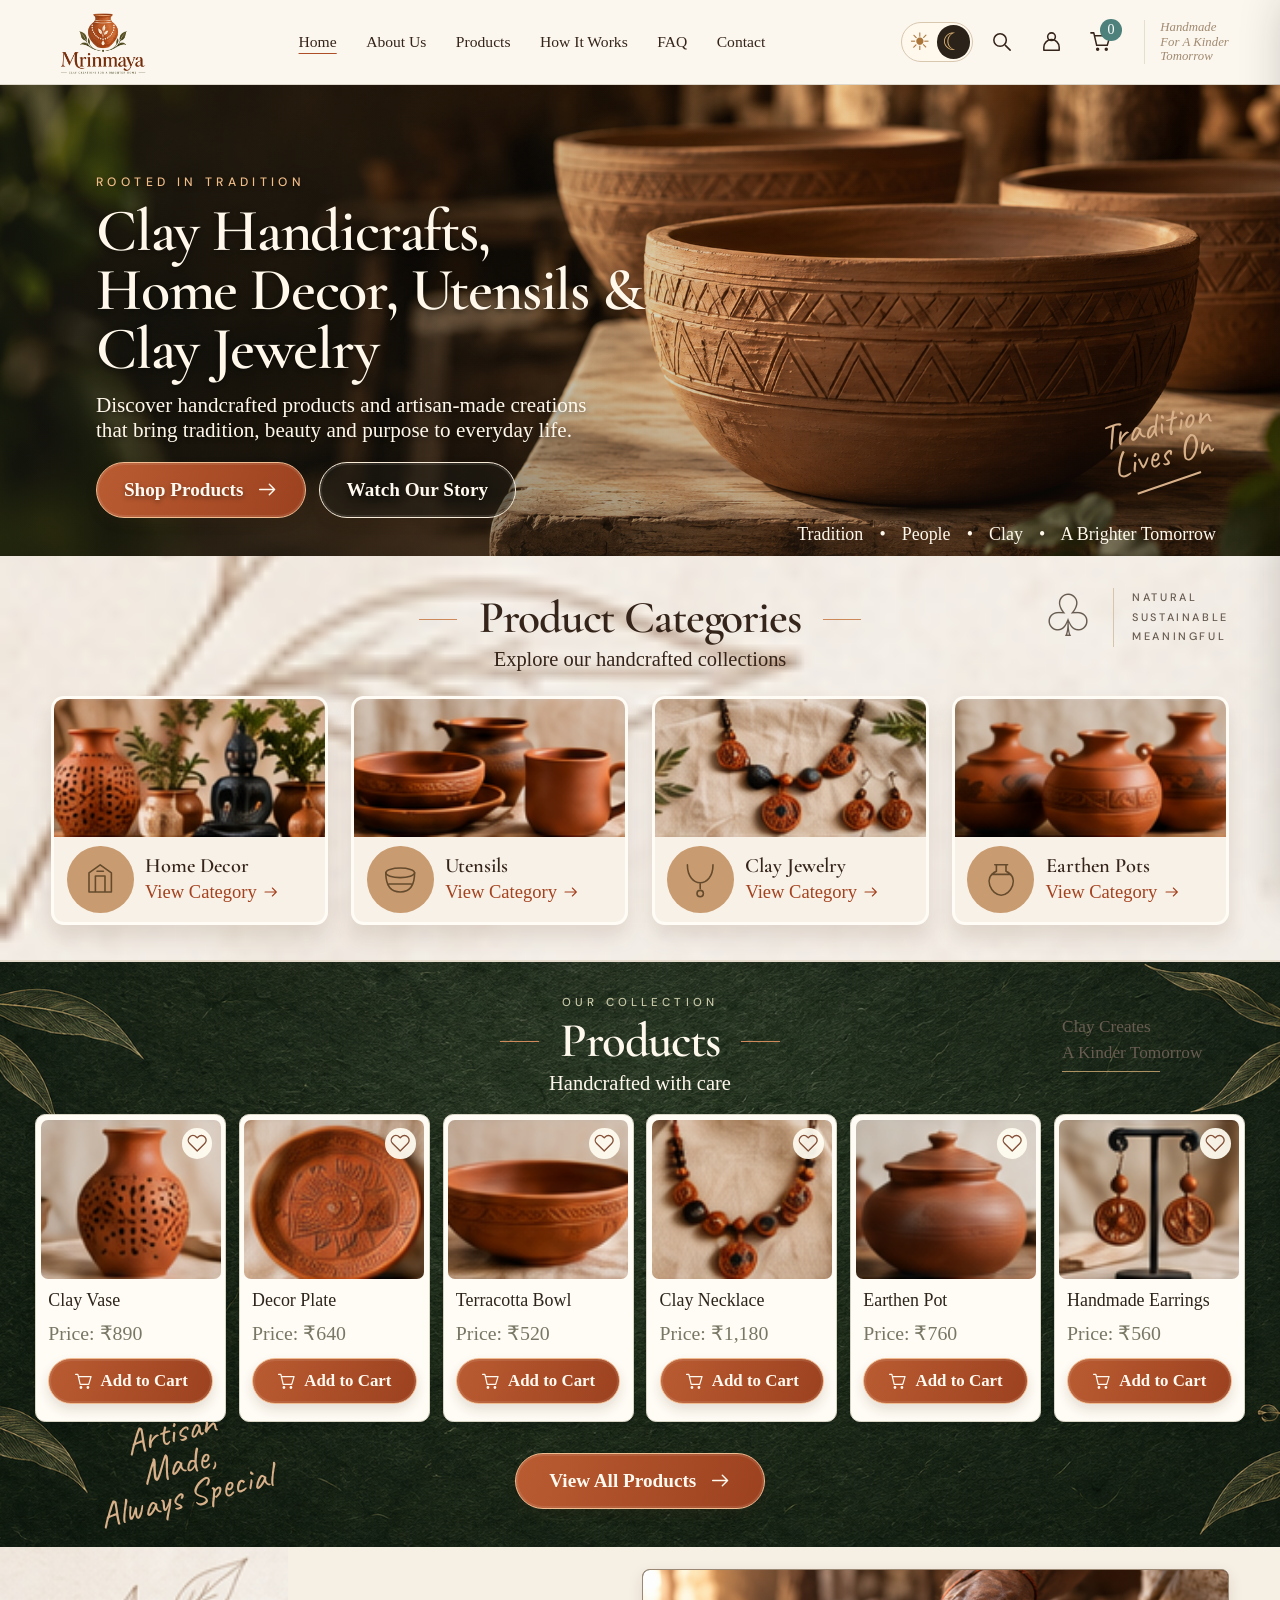
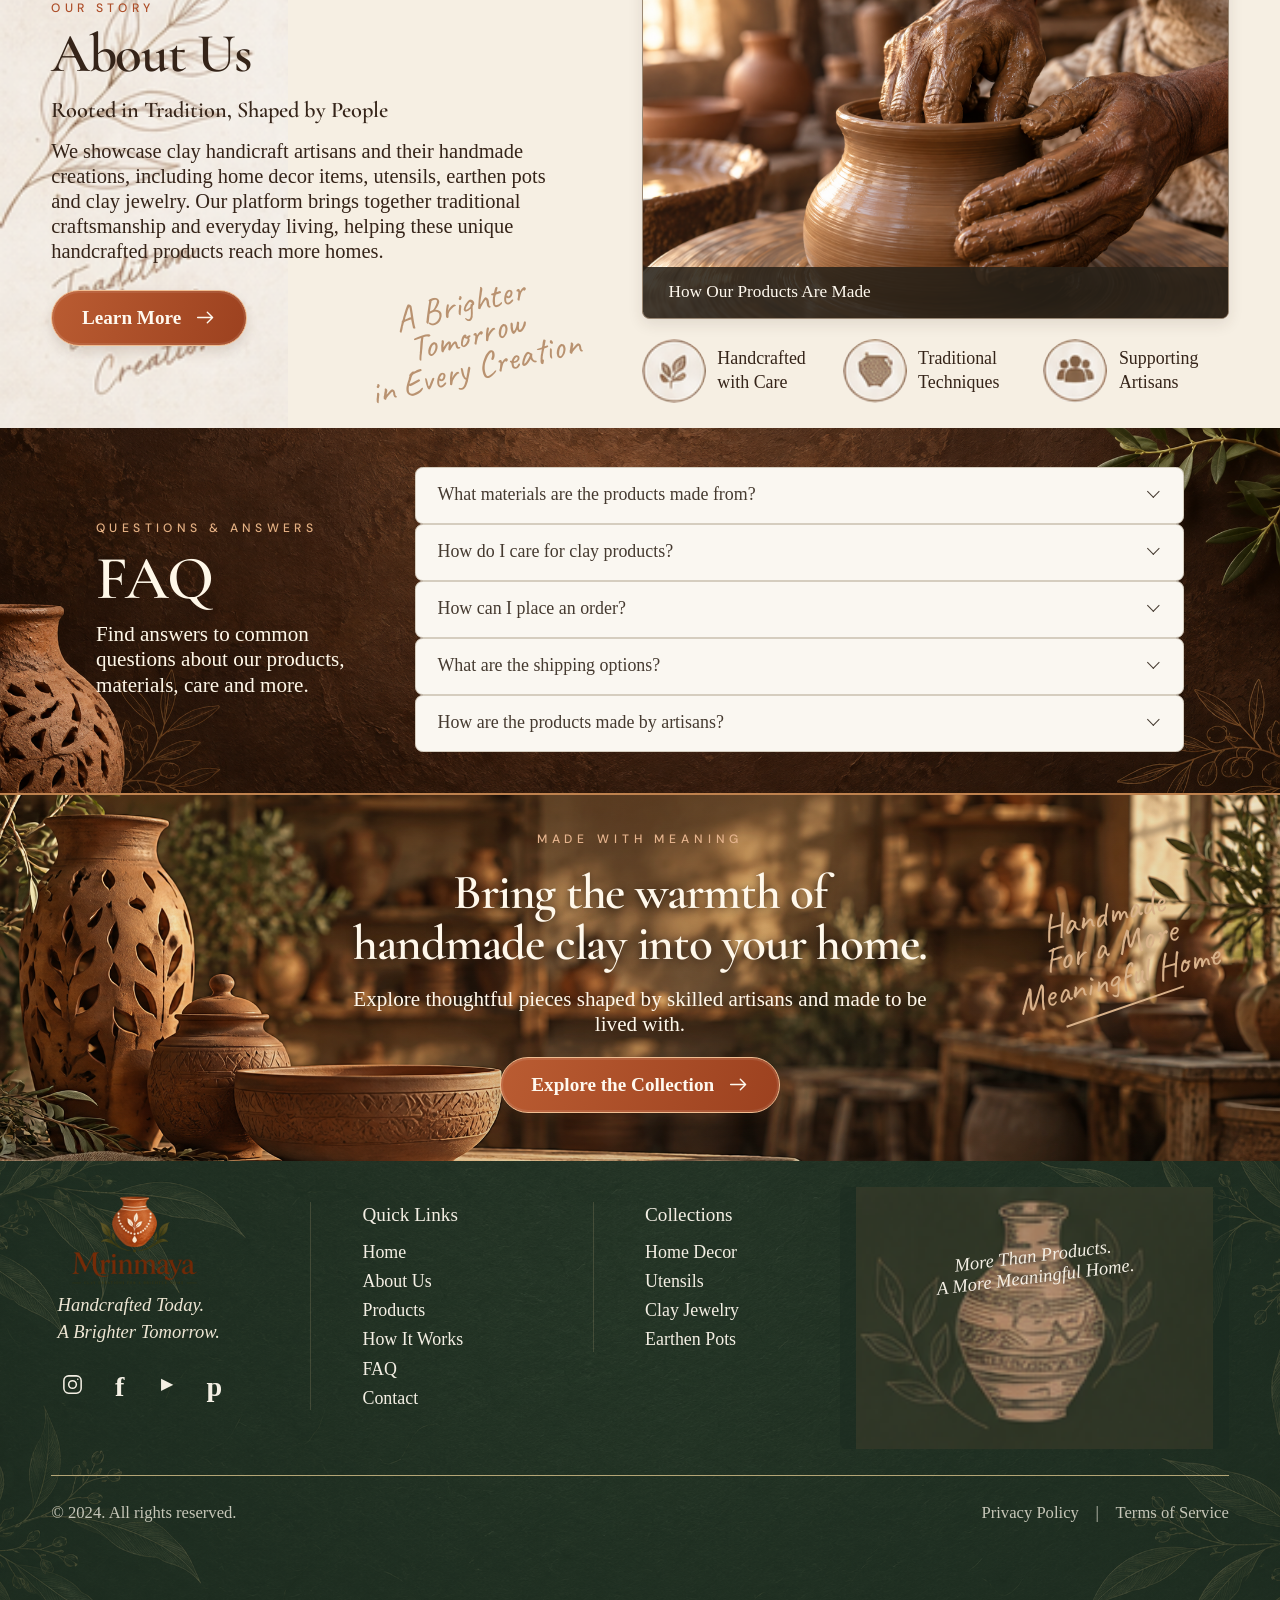
==== commit a6b59ba1: "made UI enhancements" ====
--- a/index.html
+++ b/index.html
@@ -11,16 +11,19 @@
   <link rel="preconnect" href="https://fonts.gstatic.com" crossorigin>
   <link href="https://fonts.googleapis.com/css2?family=Cormorant+Garamond:wght@600;700&amp;family=Libre+Baskerville:ital,wght@0,400;0,700;1,400&amp;display=swap" rel="stylesheet">
   <link rel="stylesheet" href="css/style.css">
+  <link href="https://fonts.googleapis.com/css2?family=Caveat:wght@400;500&amp;family=DM+Sans:wght@400;500;600&amp;display=swap" rel="stylesheet">
+  <link rel="stylesheet" href="css/landing.css">
+  <link rel="stylesheet" href="css/cart-drawer.css">
   <script src="js/store.js" defer></script>
+  <script src="js/cart-drawer.js" defer></script>
   <script src="js/main.js" defer></script>
 </head>
-<body>
+<body class="landing-page">
   <svg class="icon-library" xmlns="http://www.w3.org/2000/svg" aria-hidden="true">
     <symbol id="i-search" viewBox="0 0 24 24"><circle cx="10.5" cy="10.5" r="6.5"/><path d="m16 16 5 5"/></symbol>
     <symbol id="i-user" viewBox="0 0 24 24"><circle cx="12" cy="7" r="4"/><path d="M4 21v-3a8 8 0 0 1 16 0v3Z"/></symbol>
     <symbol id="i-cart" viewBox="0 0 24 24"><path d="M2 3h3l3 13h11l3-10H6M9 20h.01M18 20h.01"/><circle cx="9" cy="20" r="1"/><circle cx="18" cy="20" r="1"/></symbol>
     <symbol id="i-arrow" viewBox="0 0 24 24"><path d="M3 12h17m-6-6 6 6-6 6"/></symbol>
-    <symbol id="i-play" viewBox="0 0 24 24"><circle cx="12" cy="12" r="9"/><path d="m10 8 6 4-6 4Z"/></symbol>
     <symbol id="i-phone" viewBox="0 0 24 24"><path d="m7 3-4 3c0 8 7 15 15 15l3-4-5-3-2 2c-3-1-5-3-6-6l2-2Z"/></symbol>
     <symbol id="i-mail" viewBox="0 0 24 24"><rect x="3" y="5" width="18" height="14" rx="1"/><path d="m3 6 9 7 9-7M3 19l6-7m6 0 6 7"/></symbol>
     <symbol id="i-pin" viewBox="0 0 24 24"><path d="M19 10c0 5-7 12-7 12S5 15 5 10a7 7 0 1 1 14 0Z"/><circle cx="12" cy="10" r="2.5"/></symbol>
@@ -29,56 +32,56 @@
   <a class="skip-link" href="#main">Skip to content</a>
   <header class="site-header">
     <div class="container header-inner">
-      <a class="brand" href="#home" aria-label="Mrinmaya home"><img src="images/logo.png" alt="Mrinmaya — Clay creations for a brighter home" width="1536" height="1024"></a>
+      <a class="brand" href="#home" aria-label="Mrinmaya home"><img src="images/logo.png" alt="Mrinmaya — clay creations for a brighter home" width="1536" height="1024"></a>
       <nav class="main-nav" id="main-nav" aria-label="Main navigation">
         <a class="active" href="#home">Home</a><a href="#about">About Us</a><a href="#products">Products</a><a href="how-it-works.html">How It Works</a><a href="#faq">FAQ</a><a href="#contact">Contact</a>
       </nav>
-      <div class="header-actions">
+      <div class="header-actions"><button class="theme-toggle" id="theme-toggle" aria-label="Switch to dark theme" aria-pressed="false"><span aria-hidden="true">☀</span><span aria-hidden="true">☾</span></button>
         <button class="icon-button" id="search-toggle" aria-label="Search products" aria-expanded="false" aria-controls="search-panel"><svg><use href="#i-search"/></svg></button>
-        <button class="icon-button" id="account-button" aria-label="Account information"><svg><use href="#i-user"/></svg></button>
-        <button class="icon-button cart-toggle" id="cart-toggle" aria-label="Open cart, 0 items"><svg><use href="#i-cart"/></svg><span id="cart-count">0</span></button>
+        <a class="icon-button" id="account-button" href="account.html" aria-label="Account information"><svg><use href="#i-user"/></svg></a>
+        <button class="icon-button cart-toggle" id="cart-toggle" type="button" aria-label="Open cart, 0 items"><svg><use href="#i-cart"/></svg><span id="cart-count">0</span></button>
         <button class="menu-toggle icon-button" aria-label="Open navigation" aria-controls="main-nav" aria-expanded="false"><span></span><span></span><span></span></button>
       </div>
+      <p class="header-motto">Handmade<br>For A Kinder<br>Tomorrow</p>
     </div>
     <form class="search-panel container" id="search-panel" role="search" hidden><label for="product-search">Find a handcrafted piece</label><input type="search" id="product-search" placeholder="Search products…"><button class="button" type="submit">Search</button></form>
   </header>
   <main id="main">
     <section class="hero" id="home" aria-labelledby="hero-title">
-      <video class="hero-video" autoplay muted loop playsinline poster="images/hero-collage.png" aria-hidden="true">
+      <video class="hero-video" autoplay muted loop playsinline poster="images/hero-bowls-generated.png" aria-hidden="true">
         <source src="images/banner-video.mp4" type="video/mp4">
       </video>
       <div class="container hero-inner"><div class="hero-copy">
-        <h1 id="hero-title">Clay Handicrafts,<br><span>Home Decor, Utensils &amp; Clay Jewelry</span></h1>
+        <p class="eyebrow">Rooted in tradition</p><h1 id="hero-title">Clay Handicrafts,<br>Home Decor, Utensils &amp;<br>Clay Jewelry</h1>
         <p>Discover handcrafted products and artisan-made creations<br class="desktop-break"> that bring tradition, beauty and purpose to everyday life.</p>
-        <div class="hero-buttons"><a class="button" href="#products">Shop Products <svg><use href="#i-arrow"/></svg></a><button class="button button-outline" data-process="0"><svg class="play-icon"><use href="#i-play"/></svg> Watch Our Story</button></div>
+        <div class="hero-buttons"><a class="button" href="#products">Shop Products <svg><use href="#i-arrow"/></svg></a><a class="button button-outline" href="how-it-works.html">Watch Our Story</a></div>
       </div></div>
-      <button class="hero-play" data-process="0" aria-label="Watch our story"><span class="play-disc" aria-hidden="true"></span><span>Story in Every Creation</span></button>
-      <p class="hero-values">Tradition <span>&bull;</span> People <span>&bull;</span> Clay <span>&bull;</span> A Brighter Tomorrow</p>
+      <p class="script-note hero-note" aria-hidden="true">Tradition<br>Lives On</p><p class="hero-values">Tradition <span>&bull;</span> People <span>&bull;</span> Clay <span>&bull;</span> A Brighter Tomorrow</p>
     </section>
     <section class="categories section-tint" aria-labelledby="categories-title">
       <div class="container">
-        <div class="section-heading section-heading-centered"><div><h2 id="categories-title">Product Categories</h2><p>Explore our handcrafted collections</p></div></div>
+        <div class="section-heading section-heading-centered"><div><h2 id="categories-title">Product Categories</h2><p>Explore our handcrafted collections</p></div><p class="natural-note"><span aria-hidden="true">♧</span>Natural<br>Sustainable<br>Meaningful</p></div>
         <div class="category-grid">
-          <a class="category-card" href="#products" data-category="Home Decor"><img src="images/category-home-decor.png" alt="Clay vases, planters and a Buddha sculpture" width="231" height="81"><div><h3>Home Decor</h3><span>View Category <svg><use href="#i-arrow"/></svg></span></div></a>
-          <a class="category-card" href="#products" data-category="Utensils"><img src="images/category-utensils.png" alt="Handcrafted terracotta bowls and a mug" width="231" height="81"><div><h3>Utensils</h3><span>View Category <svg><use href="#i-arrow"/></svg></span></div></a>
-          <a class="category-card" href="#products" data-category="Clay Jewelry"><img src="images/category-jewelry.png" alt="Terracotta necklace and matching earrings" width="231" height="81"><div><h3>Clay Jewelry</h3><span>View Category <svg><use href="#i-arrow"/></svg></span></div></a>
-          <a class="category-card" href="#products" data-category="Earthen Pots"><img src="images/category-earthen-pots.png" alt="Traditional patterned earthen pots" width="231" height="81"><div><h3>Earthen Pots</h3><span>View Category <svg><use href="#i-arrow"/></svg></span></div></a>
+          <a class="category-card" href="products.html?category=Home%20Decor"><img src="images/category-home-decor.png" alt="Clay vases, planters and a Buddha sculpture" width="231" height="81"><div><span class="category-icon" aria-hidden="true"><svg viewBox="0 0 24 24"><path d="M5 20V8l7-5 7 5v12H5Z M9 20V10h6v10 M10 7h4"/></svg></span><h3>Home Decor</h3><span>View Category <svg><use href="#i-arrow"/></svg></span></div></a>
+          <a class="category-card" href="products.html?category=Utensils"><img src="images/category-utensils.png" alt="Handcrafted terracotta bowls and a mug" width="231" height="81"><div><span class="category-icon" aria-hidden="true"><svg viewBox="0 0 24 24"><ellipse cx="12" cy="8" rx="9" ry="3"/><path d="M3 8c0 9 4 12 9 12s9-3 9-12M5 15h14"/></svg></span><h3>Utensils</h3><span>View Category <svg><use href="#i-arrow"/></svg></span></div></a>
+          <a class="category-card" href="products.html?category=Clay%20Jewelry"><img src="images/category-jewelry.png" alt="Terracotta necklace and matching earrings" width="231" height="81"><div><span class="category-icon" aria-hidden="true"><svg viewBox="0 0 24 24"><path d="M4 3c0 15 16 15 16 0M12 15v3"/><circle cx="12" cy="21" r="2"/></svg></span><h3>Clay Jewelry</h3><span>View Category <svg><use href="#i-arrow"/></svg></span></div></a>
+          <a class="category-card" href="products.html?category=Earthen%20Pots"><img src="images/category-earthen-pots.png" alt="Traditional patterned earthen pots" width="231" height="81"><div><span class="category-icon" aria-hidden="true"><svg viewBox="0 0 24 24"><path d="M8 3h8M9 3v4C0 11 6 22 12 22S24 11 15 7V3M6 9h12"/></svg></span><h3>Earthen Pots</h3><span>View Category <svg><use href="#i-arrow"/></svg></span></div></a>
         </div>
       </div>
     </section>
     <section class="products" id="products" aria-labelledby="products-title">
       <div class="container">
-        <div class="section-heading section-heading-centered"><div><h2 id="products-title">Products</h2><p id="product-caption">Handcrafted with care</p></div></div>
+        <div class="section-heading section-heading-centered"><div><p class="eyebrow">Our collection</p><h2 id="products-title">Products</h2><p id="product-caption">Handcrafted with care</p></div><p class="collection-note">Clay Creates<br>A Kinder Tomorrow</p></div>
         <div class="product-grid">
-          <article class="product-card" data-id="vase" data-name="Clay Vase" data-category="Home Decor"><img src="images/clay-vase.png" alt="Pierced terracotta clay vase with a leaf pattern" width="147" height="97"><div class="product-info"><h3>Clay Vase</h3><p>Price: —</p><button class="button add-to-cart" aria-label="Add Clay Vase to cart"><svg><use href="#i-cart"/></svg> Add to Cart</button></div></article>
-          <article class="product-card" data-id="plate" data-name="Decor Plate" data-category="Home Decor"><img src="images/decor-plate.png" alt="Decorative terracotta plate with an embossed floral design" width="147" height="97"><div class="product-info"><h3>Decor Plate</h3><p>Price: —</p><button class="button add-to-cart" aria-label="Add Decor Plate to cart"><svg><use href="#i-cart"/></svg> Add to Cart</button></div></article>
-          <article class="product-card" data-id="bowl" data-name="Terracotta Bowl" data-category="Utensils"><img src="images/terracotta-bowl.png" alt="Handmade clay bowl with a carved decorative rim" width="147" height="97"><div class="product-info"><h3>Terracotta Bowl</h3><p>Price: —</p><button class="button add-to-cart" aria-label="Add Terracotta Bowl to cart"><svg><use href="#i-cart"/></svg> Add to Cart</button></div></article>
-          <article class="product-card" data-id="necklace" data-name="Clay Necklace" data-category="Clay Jewelry"><img src="images/clay-necklace.png" alt="Orange and black clay bead necklace with a floral pendant" width="148" height="97"><div class="product-info"><h3>Clay Necklace</h3><p>Price: —</p><button class="button add-to-cart" aria-label="Add Clay Necklace to cart"><svg><use href="#i-cart"/></svg> Add to Cart</button></div></article>
-          <article class="product-card" data-id="pot" data-name="Earthen Pot" data-category="Earthen Pots"><img src="images/earthen-pot.png" alt="Rounded handmade earthen pot with a lid" width="147" height="97"><div class="product-info"><h3>Earthen Pot</h3><p>Price: —</p><button class="button add-to-cart" aria-label="Add Earthen Pot to cart"><svg><use href="#i-cart"/></svg> Add to Cart</button></div></article>
-          <article class="product-card" data-id="earrings" data-name="Handmade Earrings" data-category="Clay Jewelry"><img src="images/handmade-earrings.png" alt="Pair of handcrafted circular terracotta earrings on a stand" width="148" height="97"><div class="product-info"><h3>Handmade Earrings</h3><p>Price: —</p><button class="button add-to-cart" aria-label="Add Handmade Earrings to cart"><svg><use href="#i-cart"/></svg> Add to Cart</button></div></article>
+          <article class="product-card" data-id="vase" data-name="Clay Vase" data-category="Home Decor"><button class="wishlist-button" aria-label="Save Clay Vase to wishlist" aria-pressed="false"><svg viewBox="0 0 24 24" aria-hidden="true"><path d="M20.8 4.6a5.5 5.5 0 0 0-7.8 0L12 5.7l-1.1-1.1a5.5 5.5 0 0 0-7.8 7.8L12 21l8.8-8.6a5.5 5.5 0 0 0 0-7.8Z"/></svg></button><img src="images/clay-vase.png" alt="Pierced terracotta clay vase with a leaf pattern" width="147" height="97"><div class="product-info"><h3>Clay Vase</h3><p>Price: —</p><button class="button add-to-cart" aria-label="Add Clay Vase to cart"><svg><use href="#i-cart"/></svg> Add to Cart</button></div></article>
+          <article class="product-card" data-id="plate" data-name="Decor Plate" data-category="Home Decor"><button class="wishlist-button" aria-label="Save Decor Plate to wishlist" aria-pressed="false"><svg viewBox="0 0 24 24" aria-hidden="true"><path d="M20.8 4.6a5.5 5.5 0 0 0-7.8 0L12 5.7l-1.1-1.1a5.5 5.5 0 0 0-7.8 7.8L12 21l8.8-8.6a5.5 5.5 0 0 0 0-7.8Z"/></svg></button><img src="images/decor-plate.png" alt="Decorative terracotta plate with an embossed floral design" width="147" height="97"><div class="product-info"><h3>Decor Plate</h3><p>Price: —</p><button class="button add-to-cart" aria-label="Add Decor Plate to cart"><svg><use href="#i-cart"/></svg> Add to Cart</button></div></article>
+          <article class="product-card" data-id="bowl" data-name="Terracotta Bowl" data-category="Utensils"><button class="wishlist-button" aria-label="Save Terracotta Bowl to wishlist" aria-pressed="false"><svg viewBox="0 0 24 24" aria-hidden="true"><path d="M20.8 4.6a5.5 5.5 0 0 0-7.8 0L12 5.7l-1.1-1.1a5.5 5.5 0 0 0-7.8 7.8L12 21l8.8-8.6a5.5 5.5 0 0 0 0-7.8Z"/></svg></button><img src="images/terracotta-bowl.png" alt="Handmade clay bowl with a carved decorative rim" width="147" height="97"><div class="product-info"><h3>Terracotta Bowl</h3><p>Price: —</p><button class="button add-to-cart" aria-label="Add Terracotta Bowl to cart"><svg><use href="#i-cart"/></svg> Add to Cart</button></div></article>
+          <article class="product-card" data-id="necklace" data-name="Clay Necklace" data-category="Clay Jewelry"><button class="wishlist-button" aria-label="Save Clay Necklace to wishlist" aria-pressed="false"><svg viewBox="0 0 24 24" aria-hidden="true"><path d="M20.8 4.6a5.5 5.5 0 0 0-7.8 0L12 5.7l-1.1-1.1a5.5 5.5 0 0 0-7.8 7.8L12 21l8.8-8.6a5.5 5.5 0 0 0 0-7.8Z"/></svg></button><img src="images/clay-necklace.png" alt="Orange and black clay bead necklace with a floral pendant" width="148" height="97"><div class="product-info"><h3>Clay Necklace</h3><p>Price: —</p><button class="button add-to-cart" aria-label="Add Clay Necklace to cart"><svg><use href="#i-cart"/></svg> Add to Cart</button></div></article>
+          <article class="product-card" data-id="pot" data-name="Earthen Pot" data-category="Earthen Pots"><button class="wishlist-button" aria-label="Save Earthen Pot to wishlist" aria-pressed="false"><svg viewBox="0 0 24 24" aria-hidden="true"><path d="M20.8 4.6a5.5 5.5 0 0 0-7.8 0L12 5.7l-1.1-1.1a5.5 5.5 0 0 0-7.8 7.8L12 21l8.8-8.6a5.5 5.5 0 0 0 0-7.8Z"/></svg></button><img src="images/earthen-pot.png" alt="Rounded handmade earthen pot with a lid" width="147" height="97"><div class="product-info"><h3>Earthen Pot</h3><p>Price: —</p><button class="button add-to-cart" aria-label="Add Earthen Pot to cart"><svg><use href="#i-cart"/></svg> Add to Cart</button></div></article>
+          <article class="product-card" data-id="earrings" data-name="Handmade Earrings" data-category="Clay Jewelry"><button class="wishlist-button" aria-label="Save Handmade Earrings to wishlist" aria-pressed="false"><svg viewBox="0 0 24 24" aria-hidden="true"><path d="M20.8 4.6a5.5 5.5 0 0 0-7.8 0L12 5.7l-1.1-1.1a5.5 5.5 0 0 0-7.8 7.8L12 21l8.8-8.6a5.5 5.5 0 0 0 0-7.8Z"/></svg></button><img src="images/handmade-earrings.png" alt="Pair of handcrafted circular terracotta earrings on a stand" width="148" height="97"><div class="product-info"><h3>Handmade Earrings</h3><p>Price: —</p><button class="button add-to-cart" aria-label="Add Handmade Earrings to cart"><svg><use href="#i-cart"/></svg> Add to Cart</button></div></article>
         </div>
         <p id="empty-products" class="empty-state" hidden>No products match your search. Try “clay” or view all products.</p>
-        <div class="products-cta"><button class="button" id="view-all">View All Products <svg><use href="#i-arrow"/></svg></button></div>
+        <p class="script-note products-note" aria-hidden="true">Artisan<br>Made,<br>Always Special</p><div class="products-cta"><a class="button" id="view-all" href="products.html">View All Products <svg><use href="#i-arrow"/></svg></a></div>
       </div>
     </section>
     <section class="about-section" id="about" aria-labelledby="about-title">
@@ -88,14 +91,15 @@
           <h2 id="about-title">About Us</h2>
           <h3>Rooted in Tradition, Shaped by People</h3>
           <p>We showcase clay handicraft artisans and their handmade creations, including home decor items, utensils, earthen pots and clay jewelry. Our platform brings together traditional craftsmanship and everyday living, helping these unique handcrafted products reach more homes.</p>
-          <button class="button" id="learn-more">Learn More <svg><use href="#i-arrow"/></svg></button>
+          <a class="button" id="learn-more" href="about-us.html">Learn More <svg><use href="#i-arrow"/></svg></a><p class="script-note about-note" aria-hidden="true">A Brighter<br>Tomorrow<br>in Every Creation</p>
         </div>
         <div class="about-media">
-        <button class="about-video" data-process="0" aria-label="Watch how our products are made">
-          <video autoplay muted loop playsinline poster="images/about-process.png" aria-label="An artisan carefully shaping a clay pot on a pottery wheel"><source src="images/about-process.mp4" type="video/mp4"></video>
-          <span class="play-disc" aria-hidden="true"></span>
-          <span class="about-video-caption"><svg><use href="#i-play"/></svg> Watch How Our Products Are Made</span>
-        </button>
+        <div class="about-video">
+          <video autoplay muted loop playsinline poster="images/artisan-hands-generated.png" aria-label="An artisan shaping a clay pot on a pottery wheel">
+            <source src="images/about-process.mp4" type="video/mp4">
+          </video>
+          <span class="about-video-caption">How Our Products Are Made</span>
+        </div>
         <div class="craft-values">
           <div class="craft-value"><img class="craft-icon" src="images/value-handcrafted.png" alt="" width="40" height="40" loading="lazy"><p>Handcrafted<br>with Care</p></div>
           <div class="craft-value"><img class="craft-icon" src="images/value-traditional.png" alt="" width="40" height="40" loading="lazy"><p>Traditional<br>Techniques</p></div>
@@ -106,7 +110,7 @@
       </div>
     </section>
     <section class="faq-section" aria-labelledby="faq-title">
-      <div class="faq container" id="faq"><h2 id="faq-title">FAQ</h2><div class="faq-list">
+      <div class="faq container" id="faq"><div class="faq-intro"><p class="eyebrow">Questions &amp; answers</p><h2 id="faq-title">FAQ</h2><p>Find answers to common questions about our products, materials, care and more.</p></div><div class="faq-list">
         <details><summary>What materials are the products made from?</summary><p>Our collection celebrates natural clay and terracotta. Jewelry may also include thread, beads and metal fittings.</p></details>
         <details><summary>How do I care for clay products?</summary><p>Gently wipe decorative pieces with a soft cloth and avoid harsh cleaners. Keep clay jewelry dry. Follow the maker’s care instructions for individual utensils.</p></details>
         <details><summary>How can I place an order?</summary><p>Browse the collection, add your favorite pieces to the cart, and continue through checkout with your delivery details.</p></details>
@@ -114,7 +118,7 @@
         <details><summary>How are the products made by artisans?</summary><p>Artisans shape, dry, fire and finish the clay by hand. Each piece reflects the small variations that make handcraft special.</p></details>
       </div></div>
     </section>
-    <section class="cta-banner" id="contact" aria-labelledby="cta-title"><div class="container cta-content"><p class="eyebrow">Made with meaning</p><h2 id="cta-title">Bring the warmth of handmade clay into your home.</h2><p>Explore thoughtful pieces shaped by skilled artisans and made to be lived with.</p><a class="button" href="#products">Explore the Collection <svg><use href="#i-arrow"/></svg></a></div></section>
+    <section class="cta-banner" id="contact" aria-labelledby="cta-title"><div class="container cta-content"><p class="eyebrow">Made with meaning</p><h2 id="cta-title">Bring the warmth of<br>handmade clay into your home.</h2><p>Explore thoughtful pieces shaped by skilled artisans and made to be lived with.</p><a class="button" href="#products">Explore the Collection <svg><use href="#i-arrow"/></svg></a></div><p class="script-note cta-note" aria-hidden="true">Handmade<br>For a More<br>Meaningful Home</p></section>
   </main>
   <footer class="site-footer">
     <div class="container footer-inner">
@@ -129,12 +133,11 @@
         </div>
       </div>
       <nav class="footer-links" aria-label="Footer navigation"><h3>Quick Links</h3><a href="#home">Home</a><a href="#about">About Us</a><a href="#products">Products</a><a href="how-it-works.html">How It Works</a><a href="#faq">FAQ</a><a href="#contact">Contact</a></nav>
-      <nav class="footer-links footer-collections" aria-label="Collections"><h3>Collections</h3><a href="#products" data-category="Home Decor">Home Decor</a><a href="#products" data-category="Utensils">Utensils</a><a href="#products" data-category="Clay Jewelry">Clay Jewelry</a><a href="#products" data-category="Earthen Pots">Earthen Pots</a></nav>
+      <nav class="footer-links footer-collections" aria-label="Collections"><h3>Collections</h3><a href="products.html?category=Home%20Decor">Home Decor</a><a href="products.html?category=Utensils">Utensils</a><a href="products.html?category=Clay%20Jewelry">Clay Jewelry</a><a href="products.html?category=Earthen%20Pots">Earthen Pots</a></nav>
       <div class="footer-message"><p class="handwritten">More Than Products.<br>A More Meaningful Home.</p></div>
     </div>
-    <p class="container copyright">&copy; 2024. All rights reserved.</p>
+    <div class="container copyright"><p>&copy; 2024. All rights reserved.</p><div><a href="privacy-policy.html">Privacy Policy</a><span>|</span><a href="terms-of-service.html">Terms of Service</a></div></div>
   </footer>
-  <dialog id="content-dialog" aria-labelledby="dialog-title"><button class="dialog-close icon-button" aria-label="Close dialog">×</button><h2 id="dialog-title"></h2><div id="dialog-body"></div></dialog>
   <div class="toast" id="toast" role="status"></div>
 </body>
 </html>
--- a/css/style.css
+++ b/css/style.css
@@ -80,12 +80,6 @@
 .hero p { max-width: 590px; margin-top: 16px; line-height: 1.5; }
 .hero-buttons { display: flex; flex-wrap: wrap; gap: 16px; margin-top: 22px; }
 .hero-buttons .button { min-height: 50px; padding: 12px 24px; }
-.hero-buttons .play-icon { width: 23px; height: 23px; }
-.hero-play { position: absolute; left: 50%; top: 47.5%; transform: translate(-50%, -50%); border: 0; padding: 0; background: transparent; color: #fff8eb; display: grid; justify-items: center; gap: 8px; }
-.play-disc { display: grid; place-items: center; width: 58px; height: 58px; border: 2px solid #fff7e9; border-radius: 50%; background: #61452de0; box-shadow: 0 3px 12px #0002; }
-.play-disc::after { content: ''; display: block; margin-left: 5px; width: 0; height: 0; border-top: 10px solid transparent; border-bottom: 10px solid transparent; border-left: 16px solid #fff8ed; }
-.hero-play .play-disc { width: clamp(72px, 6.8vw, 112px); height: clamp(72px, 6.8vw, 112px); background: #634a39; }
-.hero-play > span:last-child { padding: 2px 10px; background: #32261ce6; border-radius: 3px; }
 .hero .hero-values { position: absolute; right: 3%; bottom: 2%; margin: 0; padding: 6px 12px; background: #2b2119; line-height: 1.4; }
 .hero-values span { margin-inline: 10px; }
 
@@ -115,7 +109,6 @@
 .process-card { display: block; position: relative; padding: 0; overflow: hidden; border: 1px solid #b9afa1; border-radius: 5px; background: #302015; color: #fff9ef; text-align: left; }
 .process-card video { display: block; width: 100%; aspect-ratio: 196 / 102; object-fit: cover; transition: transform .3s; }
 .process-card:hover video, .about-video:hover video { transform: scale(1.035); }
-.process-card .play-disc { position: absolute; left: 50%; top: 47%; transform: translate(-50%, -50%); }
 .process-caption { position: absolute; bottom: 0; left: 0; right: 0; padding: 9px 12px; background: #241b14f5; line-height: 1.4; }
 
 /* Story section */
@@ -127,7 +120,6 @@
 .about-copy > p:not(.eyebrow) { margin: 16px 0 22px; }
 .about-video { display: block; position: relative; overflow: hidden; padding: 0; width: 100%; border: 1px solid #9a8874; border-radius: 5px; background: #302015; color: #fff9ef; box-shadow: 0 5px 15px #3826181c; text-align: left; }
 .about-video video { display: block; width: 100%; aspect-ratio: 332 / 225; object-fit: cover; transition: transform .3s; }
-.about-video .play-disc { position: absolute; width: 76px; height: 76px; left: 50%; top: 49%; transform: translate(-50%, -50%); }
 .about-video-caption { position: absolute; bottom: 0; left: 0; right: 0; display: flex; align-items: center; gap: 10px; min-height: 62px; padding: 13px 18px; background: #2d271ff5; line-height: 1.4; }
 .craft-values { display: grid; gap: 22px; }
 .craft-value { display: flex; align-items: center; gap: 13px; line-height: 1.4; }
@@ -187,21 +179,6 @@
 .footer-message .handwritten { transform: rotate(-7deg); }
 .copyright { margin-top: 24px; color: #c6c6b8; }
 
-/* Existing dialogs and cart */
-dialog { width: min(520px, calc(100% - 32px)); max-height: 85dvh; border: 1px solid var(--line); border-radius: 8px; padding: 32px; color: var(--ink); background: var(--paper); box-shadow: 0 15px 70px #0004; }
-dialog::backdrop { background: #211a13a6; }
-body:has(dialog[open]) { overflow: hidden; }
-.dialog-close { position: absolute; right: 8px; top: 8px; font-size: 2rem; }
-dialog h2 { padding-right: 24px; margin-bottom: 20px; }
-#dialog-body > p + p { margin-top: 16px; }
-#dialog-body > img { width: 100%; border-radius: 4px; margin-bottom: 20px; }
-.cart-item { display: flex; align-items: center; gap: 16px; padding: 16px 0; border-bottom: 1px solid var(--line); }
-.cart-item img { width: 80px; border-radius: 4px; }
-.cart-item-info { flex: 1; min-width: 0; }
-.cart-item h3 { margin-bottom: 8px; }
-.cart-item button { min-width: 40px; min-height: 40px; border: 1px solid var(--line); border-radius: 4px; background: transparent; color: var(--ink); }
-.cart-quantity { display: flex; align-items: center; gap: 12px; }
-.cart-note { margin-top: 20px; color: var(--muted); }
 .toast { position: fixed; bottom: 24px; left: 50%; z-index: 20; transform: translate(-50%, 20px); width: max-content; max-width: calc(100% - 32px); padding: 14px 22px; border-radius: 5px; background: var(--olive); color: #fff; opacity: 0; pointer-events: none; text-align: center; transition: opacity .2s, transform .2s; }
 .toast.visible { opacity: 1; transform: translate(-50%, 0); }
 
@@ -278,8 +255,6 @@
   .hero p { margin-top: 20px; }
   .hero-buttons { gap: 12px; margin-top: 24px; }
   .hero-buttons .button { padding-inline: 18px; }
-  .hero-play { top: 20%; left: 50%; }
-  .hero-play .play-disc { width: 72px; height: 72px; }
   .desktop-break { display: none; }
   .section-heading { align-items: flex-start; flex-wrap: wrap; gap: 14px; margin-bottom: 22px; }
   .section-heading > p { width: 100%; }
@@ -291,8 +266,6 @@
   .category-card > img { aspect-ratio: 1.75; }
   .process-card video { aspect-ratio: 1.5; }
   .process-caption { min-height: 62px; padding: 9px 10px; display: flex; align-items: center; }
-  .process-card .play-disc { top: 35%; width: 48px; height: 48px; }
-  .play-disc::after { border-top-width: 8px; border-bottom-width: 8px; border-left-width: 13px; }
   .about-layout { grid-template-columns: 1fr; gap: 28px; }
   .about-section { background-size: auto 40%; background-position: left top; }
   .about-video video { aspect-ratio: 332 / 210; }
@@ -321,16 +294,13 @@
   .header-actions .icon-button { width: 40px; }
   .hero, .hero-inner { min-height: 660px; }
   .hero-buttons { flex-direction: column; align-items: stretch; }
-  .hero-play { top: 17%; }
   .category-grid, .product-grid, .process-grid { grid-template-columns: 1fr; }
   .category-card > div { display: flex; }
   .product-info h3 { min-height: 0; }
   .process-card video { aspect-ratio: 196 / 102; }
-  .process-card .play-disc { top: 45%; }
   .process-caption { min-height: 44px; }
   .input-row { grid-template-columns: 1fr; }
   .contact-form > .button { width: 100%; }
-  dialog { padding: 28px 20px; }
 }
 @media (prefers-reduced-motion: reduce) {
   html { scroll-behavior: auto; }
@@ -397,12 +367,6 @@
 body.motion-ready .is-visible .footer-inner > *:nth-child(2) { transition-delay: .2s; }
 body.motion-ready .is-visible .footer-inner > *:nth-child(3) { transition-delay: .32s; }
 body.motion-ready .is-visible .footer-inner > *:nth-child(4) { transition-delay: .44s; }
-.cart-page-link { margin-top: 18px; }
-dialog { width: min(94vw, 1280px); max-width: 1280px; max-height: 92vh; padding: clamp(24px, 3vw, 44px); overflow: auto; }
-#dialog-body > video { display: block; width: 100%; max-width: 1180px; height: min(72vh, 760px); margin: 0 auto 20px; object-fit: contain; object-position: center; background: #201a15; border-radius: 6px; }
-#dialog-body > video + p { max-width: 900px; margin-inline: auto; }
-dialog:has(#dialog-body > video) { background: #fcfaf7; }
-@media (max-width: 680px) { dialog { width: calc(100vw - 20px); max-height: 94vh; padding: 24px 14px 18px; } #dialog-body > video { height: 62vh; } }
 @media (prefers-reduced-motion: reduce) {
   body.motion-ready main > section, body.motion-ready .site-footer, body.motion-ready .hero-copy > *, body.motion-ready .hero-play, body.motion-ready .hero-values, body.motion-ready .category-card, body.motion-ready .product-card, body.motion-ready .process-card, body.motion-ready .about-copy, body.motion-ready .about-video, body.motion-ready .craft-value, body.motion-ready .faq-list, body.motion-ready .contact-method, body.motion-ready .contact-form, body.motion-ready .footer-inner > * { opacity: 1; transform: none; }
 }
--- a/css/landing.css
+++ b/css/landing.css
@@ -0,0 +1,252 @@
+/* Reference design: warm paper, terracotta, botanical green and artisan photography. */
+.landing-page { --paper: #f8f3eb; --ink: #352419; --clay: #ad4e29; --olive: #26392c; --font-body: Georgia, 'Times New Roman', serif; font-size: clamp(14px, 1.6vw, 22px); line-height: 1.3; }
+.landing-page .container { width: 92%; max-width: 1440px; }
+.landing-page h2 { font-size: clamp(30px, 3.55vw, 56px); font-weight: 600; line-height: 1.05; }
+.landing-page h3 { font-weight: 600; }
+.landing-page .button { background: linear-gradient(110deg, #ba5c32, #9c411f); border: 1px solid #f0bd91; box-shadow: inset 0 0 0 2px #ffffff17, 0 6px 12px #48271524; min-height: 0; padding: .85em 1.55em; font: 600 clamp(12px, 1.5vw, 20px)/1.1 Georgia, serif; gap: .7em; }
+.landing-page .button:hover { background: #873b20; transform: translateY(-2px); }
+.landing-page .button svg { width: 1.1em; height: 1.1em; }
+.landing-page .button-outline { background: #1f1d1670; border-color: #f9edda; }
+.landing-page .eyebrow { font: 500 clamp(9px, .95vw, 14px)/1.4 'DM Sans', sans-serif; letter-spacing: .36em; text-transform: uppercase; }
+.landing-page .script-note { font: 400 clamp(22px, 2.8vw, 44px)/.9 'Caveat', cursive; color: #d8b18a; transform: rotate(-14deg); text-align: center; pointer-events: none; }
+.site-header { background: #fbf7ef; }
+.landing-page .header-inner { min-height: 84px; max-width: 1480px; gap: 1.8vw; }
+.landing-page .brand { display: block; width: 112px; flex: 0 0 112px; }
+.landing-page .brand img { display: block; width: 104px; height: 72px; object-fit: contain; }
+.landing-page .main-nav { display: flex; position: static; gap: 2.3vw; margin: 0 auto; padding: 0; box-shadow: none; }
+.landing-page .main-nav a { font-size: clamp(10px, 1.22vw, 18px); padding: 10px 0; }
+.landing-page .header-actions { gap: .65vw; margin: 0; }
+.landing-page .icon-button { width: 3.2vw; height: 3.2vw; padding: .5vw; }
+.landing-page .icon-button svg { width: 1.8vw; height: 1.8vw; }
+.landing-page .cart-toggle span { min-width: 1.7vw; height: 1.7vw; line-height: 1.7vw; font-size: 1.1vw; top: -.2vw; }
+.theme-toggle { display: flex; align-items: center; padding: 2px; border: 1px solid #d9c8b0; border-radius: 24px; color: #ab753a; background: #fff8ed; font-size: 1.9vw; line-height: 1; }
+.theme-toggle span { display: grid; place-items: center; width: 2.6vw; height: 2.6vw; }
+.theme-toggle span:last-child { background: #2b2319; color: #e2b575; border-radius: 50%; }
+.header-motto { padding-left: 1.2vw; border-left: 1px solid #e8ded0; color: #a18a70; font-size: clamp(9px, 1vw, 14px); font-style: italic; line-height: 1.15; }
+.landing-page .menu-toggle { display: none; }
+.landing-page .hero { height: 36.8vw; min-height: 0; max-height: 620px; background: #34291e url('../images/hero-bowls-generated.png') center / cover no-repeat; }
+.landing-page .hero::before { background: linear-gradient(90deg, #171b1399, #24180b18 60%), linear-gradient(0deg, #21190f50, transparent 45%); }
+.landing-page .hero::after, .landing-page .hero-copy::before { display: none; }
+.landing-page .hero-inner { width: 85%; max-width: 1360px; padding-bottom: 3%; min-height: 0; align-items: flex-end; }
+.landing-page .hero-copy { width: 59%; max-width: none; padding: 0; }
+.landing-page .hero-copy .eyebrow { margin: 0 0 .85em; color: #f1bd89; }
+.landing-page .hero h1 { font-size: clamp(32px, 4.7vw, 74px); line-height: .98; font-weight: 600; letter-spacing: -.02em; }
+.landing-page .hero-copy > p:not(.eyebrow) { margin-top: 1.1vw; max-width: none; font-size: clamp(12px, 1.65vw, 24px); line-height: 1.2; }
+.landing-page .hero-buttons { margin-top: 1.45vw; gap: 1vw; }
+.landing-page .hero-buttons .button { min-height: 0; padding: .85em 1.4em; }
+.landing-page .hero .hero-values { display: block; right: 5%; bottom: 2%; max-width: none; padding: 0; background: none; font-size: clamp(10px, 1.4vw, 20px); }
+.landing-page .hero-values span { margin-inline: .65em; }
+.landing-page .hero .hero-note { position: absolute; right: 5%; bottom: 15%; margin: 0; line-height: .85; }
+.hero-note::after, .cta-note::after { content: ''; display: block; width: 60%; margin: 12px auto 0; border-top: 2px solid currentColor; transform: rotate(-5deg); }
+.landing-page .categories { padding: 3vw 0 2.7vw; background: #f6f0e6 url('../images/about-decoration.png') center / cover; }
+.landing-page .section-heading { position: relative; margin-bottom: 1.8vw; }
+.landing-page .section-heading-centered > div { gap: .3vw; }
+.landing-page .section-heading h2::before, .landing-page .section-heading h2::after { content: ''; display: inline-block; width: 3vw; height: 1px; background: #ce895a; vertical-align: middle; margin: 0 1.7vw .2em; }
+.natural-note { position: absolute; right: 0; top: -.5vw; padding-left: 1.4vw; border-left: 1px solid #d9c4ac; font: 500 .85vw/1.8 'DM Sans', sans-serif; letter-spacing: .24em; text-transform: uppercase; text-align: left; color: #716c50; }
+.natural-note > span { position: absolute; right: 115%; top: 0; font-size: 4.5vw; line-height: 1; }
+.landing-page .category-grid { grid-template-columns: repeat(4, minmax(0, 1fr)); gap: 1.8vw; }
+.landing-page .category-card { border: 3px solid #fffcf6; border-radius: 1vw; box-shadow: 0 12px 20px #65412124; background: #f8f1e7; }
+.landing-page .category-card > img { aspect-ratio: 1.96; }
+.landing-page .category-card > div { position: relative; display: flex; flex-direction: column; align-items: flex-start; justify-content: center; flex-wrap: nowrap; min-height: 6.65vw; padding: .7vw .6vw .7vw 7.1vw; gap: .25vw; }
+.landing-page .category-card h3 { font-size: clamp(13px, 1.6vw, 24px); line-height: 1.1; white-space: nowrap; }
+.landing-page .category-card span:not(.category-icon) { font-size: clamp(11px, 1.45vw, 21px); color: #a4411e; gap: .5vw; }
+.landing-page .category-icon { position: absolute; left: 1vw; width: 5.2vw; height: 5.2vw; border-radius: 50%; display: grid; place-items: center; background: #c99b70; color: #654b2d; }
+.landing-page .category-icon svg { width: 3vw; height: 3vw; stroke-width: 1; }
+.landing-page .products { position: relative; padding: 2.6vw 0 3vw; border-top: 2px solid #e6ddce; color: #fff9ed; background: #24372b url('../images/forest-botanical-generated.png') center / cover; }
+.landing-page .products > .container { width: 94.5%; }
+.landing-page .products .section-heading { display: flex; margin-bottom: 1.4vw; }
+.landing-page .products .eyebrow { color: #c8c9a8; font-size: .9vw; }
+.landing-page .products .section-heading h2 { font-size: 3.8vw; }
+.collection-note { position: absolute; right: 3.5%; top: 1.5vw; font-size: 1.35vw; color: #ddc4a0; text-align: left; line-height: 1.5; }
+.collection-note::after { content: ''; display: block; height: 1px; width: 70%; background: #ac9263; margin-top: .4vw; }
+.landing-page .product-grid { grid-template-columns: repeat(6, minmax(0, 1fr)); gap: 1vw; }
+.landing-page .product-card { position: relative; padding: .35vw; border: 1px solid #d9d5c5; border-radius: .8vw; background: #fffcf5; color: #2d241b; box-shadow: 0 4px 8px #07140e44; }
+.landing-page .product-card > img { aspect-ratio: 1.13; border-radius: .55vw; object-fit: cover; }
+.landing-page .product-info { padding: .8vw .6vw 1vw; }
+.landing-page .product-info h3 { min-height: 0; white-space: nowrap; font: 400 clamp(11px, 1.4vw, 20px)/1.25 Georgia, serif; }
+.landing-page .product-info p { margin: .7vw 0 .9vw; font-size: clamp(12px, 1.55vw, 22px); color: #787664; }
+.landing-page .add-to-cart { padding: .75em .2em; font-size: clamp(11px, 1.32vw, 19px); gap: .5em; white-space: nowrap; }
+.wishlist-button { position: absolute; z-index: 1; top: 1vw; right: 1vw; display: grid; place-items: center; padding: .35vw; width: 2.4vw; height: 2.4vw; border: 0; border-radius: 50%; background: #fffcf1ee; color: #855239; }
+.wishlist-button svg { width: 1.6vw; height: 1.6vw; }
+.wishlist-button[aria-pressed="true"] svg { fill: #ac4e2a; color: #ac4e2a; }
+.landing-page .products-cta { margin-top: 2.4vw; }
+.landing-page .products-cta .button { min-width: 19.5vw; }
+.products-note { position: absolute; left: 7%; bottom: 2.7vw; }
+.landing-page .about-section { padding: 1.7vw 0 2vw; background: #f6efe3 url('../images/about-decoration.png') left center / auto 100% no-repeat; }
+.landing-page .about-layout { grid-template-columns: 1fr 1.12fr; align-items: center; gap: 5.2vw; }
+.landing-page .about-copy { position: relative; padding-bottom: 2vw; }
+.landing-page .about-copy h2 { font-size: 4.3vw; }
+.landing-page .about-copy h3 { font-size: 1.75vw; margin: .9vw 0; }
+.landing-page .about-copy > p:not(.eyebrow):not(.script-note) { margin: 1vw 0 2vw; font-size: 1.6vw; line-height: 1.23; }
+.landing-page .about-copy .eyebrow { margin-bottom: .65vw; }
+.landing-page .about-copy .about-note { position: absolute; right: 0; bottom: -1vw; margin: 0; color: #b99270; }
+.landing-page .about-media { gap: 1.55vw; }
+.landing-page .about-video { border-radius: .6vw; }
+.landing-page .about-video > video { display: block; width: 100%; aspect-ratio: 1.68; object-fit: cover; }
+.landing-page .about-video-caption { min-height: 4vw; padding: .8vw 2vw; font-size: 1.35vw; background: #292219df; }
+.landing-page .about-media .craft-values { grid-template-columns: repeat(3, 1fr); gap: 1.2vw; padding: 0; border: 0; }
+.landing-page .craft-value { gap: .9vw; font-size: 1.4vw; line-height: 1.3; }
+.landing-page .craft-icon { width: 5vw; height: 5vw; flex-basis: 5vw; }
+.landing-page .craft-values > .handwritten { display: none; }
+.landing-page .faq-section { padding: 3vw 0 3.25vw; background: #39291d url('../images/faq-earth-generated.png') center / cover; color: #fff8e9; }
+.landing-page .faq { display: grid; grid-template-columns: 24% 1fr; gap: 4.5vw; width: 85%; max-width: 1360px; align-items: center; }
+.faq-intro .eyebrow { color: #e4b083; font-size: .95vw; white-space: nowrap; }
+.landing-page .faq h2 { font-size: 4.8vw; margin: .8vw 0; }
+.faq-intro > p:last-child { line-height: 1.22; font-size: 1.65vw; }
+.landing-page .faq-list { border: 0; border-radius: 0; background: none; color: #453a30; }
+.landing-page details { border: 1px solid #d5cdbf; border-radius: .6vw; background: #faf7f1; margin: 0; overflow: hidden; }
+.landing-page summary { min-height: 4.3vw; padding: 1.25vw 4vw 1.25vw 1.7vw; font-size: 1.4vw; line-height: 1.2; }
+.landing-page summary::after { top: 1.5vw; right: 2vw; width: .6vw; height: .6vw; }
+.landing-page details[open] summary::after { top: 1.7vw; }
+.landing-page details p { padding: 0 1.7vw 1.4vw; font-size: 1.35vw; }
+.landing-page .cta-banner { padding: 2.8vw 0 3.8vw; border-top: 2px solid #bf824e; background: linear-gradient(90deg, #27170d05, #27170d30, #27170d15), url('../images/workshop-generated.png') center / cover; }
+.landing-page .cta-banner::after { display: none; }
+.landing-page .cta-content { max-width: none; width: 47%; gap: 1.5vw; }
+.landing-page .cta-content h2 { font-size: 3.85vw; line-height: 1.02; text-shadow: 0 2px 8px #1d130dc9; }
+.landing-page .cta-content > p:not(.eyebrow) { max-width: none; font-size: 1.65vw; line-height: 1.2; }
+.landing-page .cta-content .eyebrow { letter-spacing: .4em; }
+.landing-page .cta-content .button { margin: 0; }
+.cta-note { position: absolute; right: 5%; top: 28%; }
+.landing-page .site-footer { padding: 2vw 0 8vw; background: linear-gradient(#233427bb, #233427bb), url('../images/forest-botanical-generated.png') center / cover; }
+.landing-page .footer-inner { grid-template-columns: 22% 24% 21% 33%; gap: 0; }
+.landing-page .footer-brand { padding: 0 2vw .5vw .5vw; }
+.landing-page .footer-brand img { width: 12vw; height: 8vw; object-fit: contain; margin-bottom: .1vw; }
+.landing-page .footer-brand .handwritten { font-size: 1.45vw; }
+.landing-page .socials { gap: 1.4vw; margin-top: 1.8vw; }
+.landing-page .socials button { width: 2.3vw; height: 2.3vw; }
+.landing-page .socials svg { width: 1.8vw; height: 1.8vw; }
+.landing-page .social-letter { font-size: 2.2vw; }
+.landing-page .footer-links { margin-top: 1.2vw; padding-left: 4vw; gap: .45vw; border-left: 1px solid #8b846250; font-size: 1.4vw; }
+.landing-page .footer-links h3 { font: 400 1.5vw/1.4 Georgia, serif; margin-bottom: .5vw; }
+.landing-page .footer-links a { padding: 0; }
+.landing-page .footer-message { display: block; min-height: 20.5vw; border: 0; border-radius: .5vw; padding: 4.5vw 1.5vw 0; background: #1b2a2080 url('../images/footer-pot.png') center / contain no-repeat; }
+.landing-page .footer-message .handwritten { font-size: 1.45vw; line-height: 1.15; text-align: center; }
+.landing-page .copyright { display: flex; justify-content: space-between; border-top: 1px solid #b4a576; margin-top: 2vw; padding-top: 2vw; font-size: 1.3vw; }
+.copyright > div { display: flex; gap: 1.3vw; }
+.copyright a:hover { text-decoration: underline; }
+.landing-page.dark-theme .site-header, .landing-page.dark-theme .categories, .landing-page.dark-theme .about-section { background-color: #242d25; background-blend-mode: multiply; color: #f5ecdf; }
+.landing-page.dark-theme .header-actions .icon-button { color: #edbe91; }
+.landing-page.dark-theme .category-card { color: #352419; }
+.landing-page.dark-theme .theme-toggle span:first-child { background: #2b2319; border-radius: 50%; }
+.landing-page.dark-theme .theme-toggle span:last-child { background: transparent; color: #795932; }
+/* Keep every section visible for anchor navigation, long screenshots and reduced motion. */
+.landing-page.motion-ready main > section, .landing-page.motion-ready .site-footer { opacity: 1; transform: none; }
+@media (min-width: 1600px) {
+  .landing-page .header-inner { min-height: 100px; }
+}
+@media (max-width: 960px) {
+  .landing-page .header-actions { margin-left: auto; }
+  .landing-page .header-motto { display: none; }
+  .landing-page .main-nav { display: none; position: absolute; top: 100%; left: 0; right: 0; padding: 16px 20px; background: var(--paper); box-shadow: 0 8px 15px #30201515; }
+  .landing-page .main-nav.is-open { display: grid; grid-template-columns: 1fr 1fr; gap: 0 20px; }
+  .landing-page .menu-toggle { display: flex; }
+}
+@media (max-width: 760px) {
+  .landing-page { font-size: 16px; }
+  .landing-page .container { width: calc(100% - 36px); }
+  .landing-page .header-inner { min-height: 76px; gap: 8px; }
+  .landing-page .brand { width: 94px; flex-basis: 94px; margin-right: auto; }
+  .landing-page .brand img { width: 90px; height: 62px; }
+  .landing-page .header-actions { gap: 3px; }
+  .landing-page .icon-button { width: 34px; height: 40px; padding: 7px; }
+  .landing-page .icon-button svg { width: 20px; height: 20px; }
+  .landing-page .cart-toggle span { min-width: 17px; height: 17px; line-height: 17px; font-size: 11px; top: 0; }
+  .landing-page #account-button { display: none; }
+  .theme-toggle { font-size: 20px; }
+  .theme-toggle span { width: 22px; height: 25px; }
+  .landing-page .menu-toggle { display: flex; }
+  .landing-page .main-nav { display: none; position: absolute; padding: 16px 20px; box-shadow: 0 8px 15px #30201515; }
+  .landing-page .main-nav.is-open { display: grid; gap: 0 20px; }
+  .landing-page .main-nav a { padding: 14px 8px; font-size: 16px; }
+  .landing-page .hero { height: 570px; max-height: none; background-position: 60% center; }
+  .landing-page .hero::before { background: linear-gradient(0deg, #20180fee, #20180f80 65%, #20180f20); }
+  .landing-page .hero-inner { padding-bottom: 42px; }
+  .landing-page .hero-copy { width: 100%; }
+  .landing-page .hero h1 { font-size: clamp(32px, 7.5vw, 52px); }
+  .landing-page .hero-copy > p:not(.eyebrow) { font-size: 16px; line-height: 1.4; margin-top: 16px; }
+  .landing-page .hero-buttons { margin-top: 20px; gap: 10px; flex-direction: row; }
+  .landing-page .button { font-size: 14px; padding: 12px 20px; }
+  .landing-page .hero .hero-values { right: auto; left: 18px; bottom: 12px; font-size: 11px; }
+  .landing-page .hero .hero-note { right: 8%; bottom: auto; top: 32%; font-size: 26px; }
+  .landing-page .categories { padding: 30px 0; }
+  .landing-page .section-heading { margin-bottom: 24px; }
+  .landing-page .section-heading-centered > div { gap: 8px; }
+  .landing-page .section-heading h2::before, .landing-page .section-heading h2::after { width: 18px; margin-inline: 8px; }
+  .natural-note, .collection-note { display: none; }
+  .landing-page .category-grid { grid-template-columns: repeat(2, minmax(0, 1fr)); gap: 16px; }
+  .landing-page .category-card { border-radius: 10px; }
+  .landing-page .category-card > img { aspect-ratio: 1.6; }
+  .landing-page .category-card > div { min-height: 76px; padding: 10px 6px 10px 49px; gap: 5px; }
+  .landing-page .category-card h3 { font-size: 15px; }
+  .landing-page .category-card span:not(.category-icon) { font-size: 12px; gap: 3px; }
+  .landing-page .category-icon { width: 35px; height: 35px; left: 5px; }
+  .landing-page .category-icon svg { width: 23px; height: 23px; }
+  .landing-page .products { padding: 30px 0; }
+  .landing-page .products > .container { width: calc(100% - 28px); }
+  .landing-page .products .section-heading { margin-bottom: 24px; }
+  .landing-page .products .eyebrow { font-size: 10px; }
+  .landing-page .products .section-heading h2 { font-size: 38px; }
+  .landing-page .product-grid { grid-template-columns: repeat(2, minmax(0, 1fr)); gap: 14px; }
+  .landing-page .product-card { padding: 4px; border-radius: 9px; }
+  .landing-page .product-card > img { border-radius: 6px; }
+  .landing-page .product-info { padding: 10px 7px; }
+  .landing-page .product-info h3 { font-size: 14px; }
+  .landing-page .product-info p { font-size: 15px; margin: 9px 0; }
+  .landing-page .add-to-cart { font-size: 13px; padding: 11px 4px; }
+  .wishlist-button { width: 30px; height: 30px; top: 10px; right: 10px; padding: 6px; }
+  .wishlist-button svg { width: 18px; height: 18px; }
+  .landing-page .products-cta { margin-top: 24px; }
+  .products-note { display: none; }
+  .landing-page .about-section { padding: 36px 0 28px; }
+  .landing-page .about-layout { grid-template-columns: 1fr; gap: 28px; }
+  .landing-page .about-copy { padding-bottom: 22px; }
+  .landing-page .about-copy h2 { font-size: 40px; }
+  .landing-page .about-copy h3 { font-size: 19px; margin: 12px 0; }
+  .landing-page .about-copy > p:not(.eyebrow):not(.script-note) { font-size: 16px; line-height: 1.5; margin: 12px 0 22px; }
+  .landing-page .about-copy .about-note { bottom: 0; right: 16px; font-size: 28px; }
+  .landing-page .about-media { gap: 18px; }
+  .landing-page .about-video { border-radius: 6px; }
+  .landing-page .about-video-caption { min-height: 42px; padding: 10px 14px; font-size: 13px; }
+  .landing-page .about-media .craft-values { gap: 8px; }
+  .landing-page .craft-value { flex-direction: column; gap: 8px; font-size: 13px; text-align: center; }
+  .landing-page .craft-value br { display: initial; }
+  .landing-page .craft-icon { width: 44px; height: 44px; flex-basis: 44px; }
+  .landing-page .faq-section { padding: 36px 0; }
+  .landing-page .faq { grid-template-columns: 1fr; gap: 24px; }
+  .faq-intro .eyebrow { font-size: 10px; }
+  .landing-page .faq h2 { font-size: 42px; margin: 10px 0; }
+  .faq-intro > p:last-child { font-size: 16px; max-width: 320px; }
+  .landing-page details { border-radius: 6px; margin-bottom: 5px; }
+  .landing-page summary { min-height: 48px; padding: 16px 40px 16px 14px; font-size: 14px; }
+  .landing-page summary::after, .landing-page details[open] summary::after { width: 6px; height: 6px; top: 20px; right: 18px; }
+  .landing-page details p { font-size: 14px; padding: 0 14px 16px; }
+  .landing-page .cta-banner { padding: 42px 0; background-position: 40% center; }
+  .landing-page .cta-content { width: 90%; gap: 20px; }
+  .landing-page .cta-content h2 { font-size: 34px; }
+  .landing-page .cta-content > p:not(.eyebrow) { font-size: 16px; max-width: 350px; }
+  .cta-note { display: none; }
+  .landing-page .site-footer { padding: 30px 0; }
+  .landing-page .footer-inner { grid-template-columns: 1fr 1fr; gap: 28px 18px; }
+  .landing-page .footer-brand { grid-column: auto; }
+  .landing-page .footer-brand img { width: 110px; height: 74px; }
+  .landing-page .footer-brand .handwritten { font-size: 14px; }
+  .landing-page .socials { gap: 12px; margin-top: 16px; }
+  .landing-page .socials button { width: 25px; height: 28px; font-size: 22px; }
+  .landing-page .socials svg { width: 20px; height: 20px; }
+  .landing-page .footer-links { font-size: 15px; gap: 6px; margin: 0; padding-left: 20px; }
+  .landing-page .footer-links h3 { font-size: 17px; margin-bottom: 8px; }
+  .landing-page .footer-links a { min-height: 28px; }
+  .landing-page .footer-collections { padding-left: 0; border: 0; }
+  .landing-page .footer-message { min-height: 180px; padding: 40px 5px 0; }
+  .landing-page .footer-message .handwritten { font-size: 14px; }
+  .landing-page .copyright { font-size: 12px; margin-top: 25px; padding-top: 20px; gap: 14px; flex-wrap: wrap; }
+  .copyright > div { gap: 12px; }
+}
+@media (max-width: 360px) {
+  .landing-page .header-inner { width: calc(100% - 20px); }
+  .theme-toggle { display: none; }
+  .landing-page .category-card > div { padding-left: 8px; }
+  .landing-page .category-icon { display: none; }
+  .landing-page .product-info h3 { font-size: 12px; }
+  .landing-page .hero h1 { font-size: 29px; }
+}
--- a/css/cart-drawer.css
+++ b/css/cart-drawer.css
@@ -0,0 +1,99 @@
+.cart-drawer-backdrop {
+  position: fixed;
+  inset: 0;
+  z-index: 80;
+  border: 0;
+  background: rgba(24, 18, 13, .5);
+  opacity: 0;
+  visibility: hidden;
+  transition: opacity .25s ease, visibility .25s ease;
+}
+
+.cart-drawer {
+  position: fixed;
+  top: 0;
+  right: 0;
+  z-index: 81;
+  display: grid;
+  grid-template-rows: auto minmax(0, 1fr) auto;
+  width: min(430px, 100vw);
+  height: 100dvh;
+  background: #fcf8f1;
+  color: #33241a;
+  box-shadow: -16px 0 45px rgba(24, 18, 13, .24);
+  transform: translateX(105%);
+  transition: transform .3s cubic-bezier(.22, .61, .36, 1);
+}
+
+.cart-drawer.is-open { transform: translateX(0); }
+.cart-drawer-backdrop.is-open { opacity: 1; visibility: visible; }
+body.cart-drawer-open { overflow: hidden; }
+
+.cart-drawer__header {
+  display: flex;
+  align-items: center;
+  justify-content: space-between;
+  min-height: 80px;
+  padding: 18px 24px;
+  border-bottom: 1px solid #dfd3c4;
+}
+
+.cart-drawer__header h2 { font: 600 2rem/1.1 'Cormorant Garamond', Georgia, serif; }
+.cart-drawer__close {
+  display: grid;
+  place-items: center;
+  width: 42px;
+  height: 42px;
+  border: 1px solid #d9cbbb;
+  border-radius: 50%;
+  background: transparent;
+  color: inherit;
+  font-size: 1.7rem;
+  line-height: 1;
+}
+
+.cart-drawer__items { overflow-y: auto; padding: 8px 24px 24px; }
+.cart-drawer__empty { display: grid; place-items: center; height: 100%; min-height: 260px; color: #77695e; text-align: center; }
+.cart-drawer__item {
+  display: grid;
+  grid-template-columns: 88px minmax(0, 1fr) auto;
+  gap: 14px;
+  align-items: start;
+  padding: 18px 0;
+  border-bottom: 1px solid #e1d7ca;
+}
+
+.cart-drawer__item img { width: 88px; height: 78px; border-radius: 8px; object-fit: cover; }
+.cart-drawer__item h3 { margin: 0 0 4px; font: 600 1.15rem/1.2 'Cormorant Garamond', Georgia, serif; }
+.cart-drawer__price { margin: 0; color: #9e4e31; font-size: .9rem; }
+.cart-drawer__subtotal { white-space: nowrap; font-size: .9rem; font-weight: 700; }
+.cart-drawer__quantity { display: flex; align-items: center; gap: 9px; margin-top: 11px; }
+.cart-drawer__quantity button {
+  display: grid;
+  place-items: center;
+  width: 29px;
+  height: 29px;
+  border: 1px solid #ccb9a6;
+  border-radius: 50%;
+  background: #fff;
+  color: #713c28;
+  font: inherit;
+}
+.cart-drawer__remove { width: auto !important; border: 0 !important; border-radius: 0 !important; background: transparent !important; color: #78695e !important; font-size: .78rem !important; text-decoration: underline; text-underline-offset: 3px; }
+.cart-drawer__footer { padding: 20px 24px 24px; border-top: 1px solid #dfd3c4; background: #fffaf3; }
+.cart-drawer__total { display: flex; justify-content: space-between; gap: 20px; margin-bottom: 16px; font-weight: 700; }
+.cart-drawer__actions { display: grid; grid-template-columns: 1fr 1fr; gap: 10px; }
+.cart-drawer__actions a { min-width: 0; padding-inline: 12px; }
+
+@media (max-width: 480px) {
+  .cart-drawer__header { min-height: 70px; padding: 14px 18px; }
+  .cart-drawer__items { padding-inline: 18px; }
+  .cart-drawer__footer { padding: 18px; }
+  .cart-drawer__item { grid-template-columns: 72px minmax(0, 1fr); }
+  .cart-drawer__item img { width: 72px; height: 68px; }
+  .cart-drawer__subtotal { grid-column: 2; }
+}
+
+@media (prefers-reduced-motion: reduce) {
+  .cart-drawer, .cart-drawer-backdrop { transition: none; }
+}
